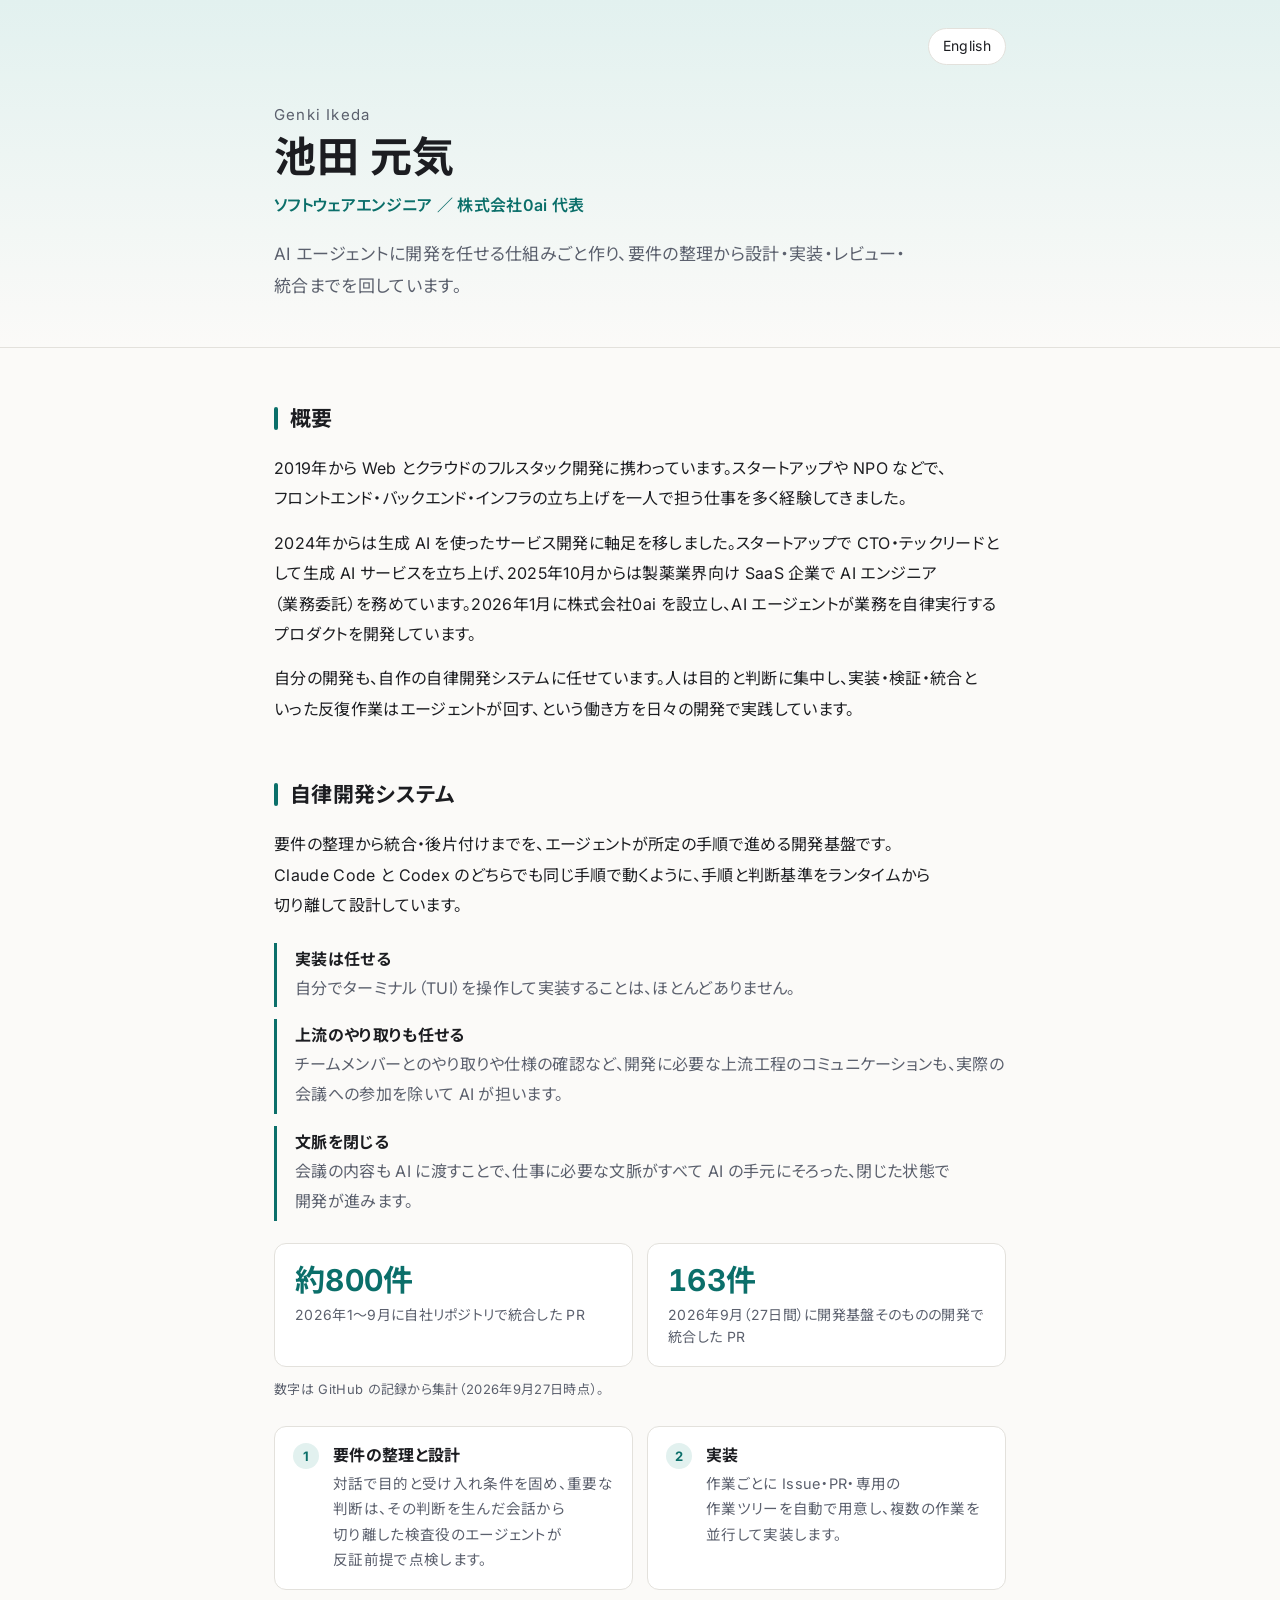
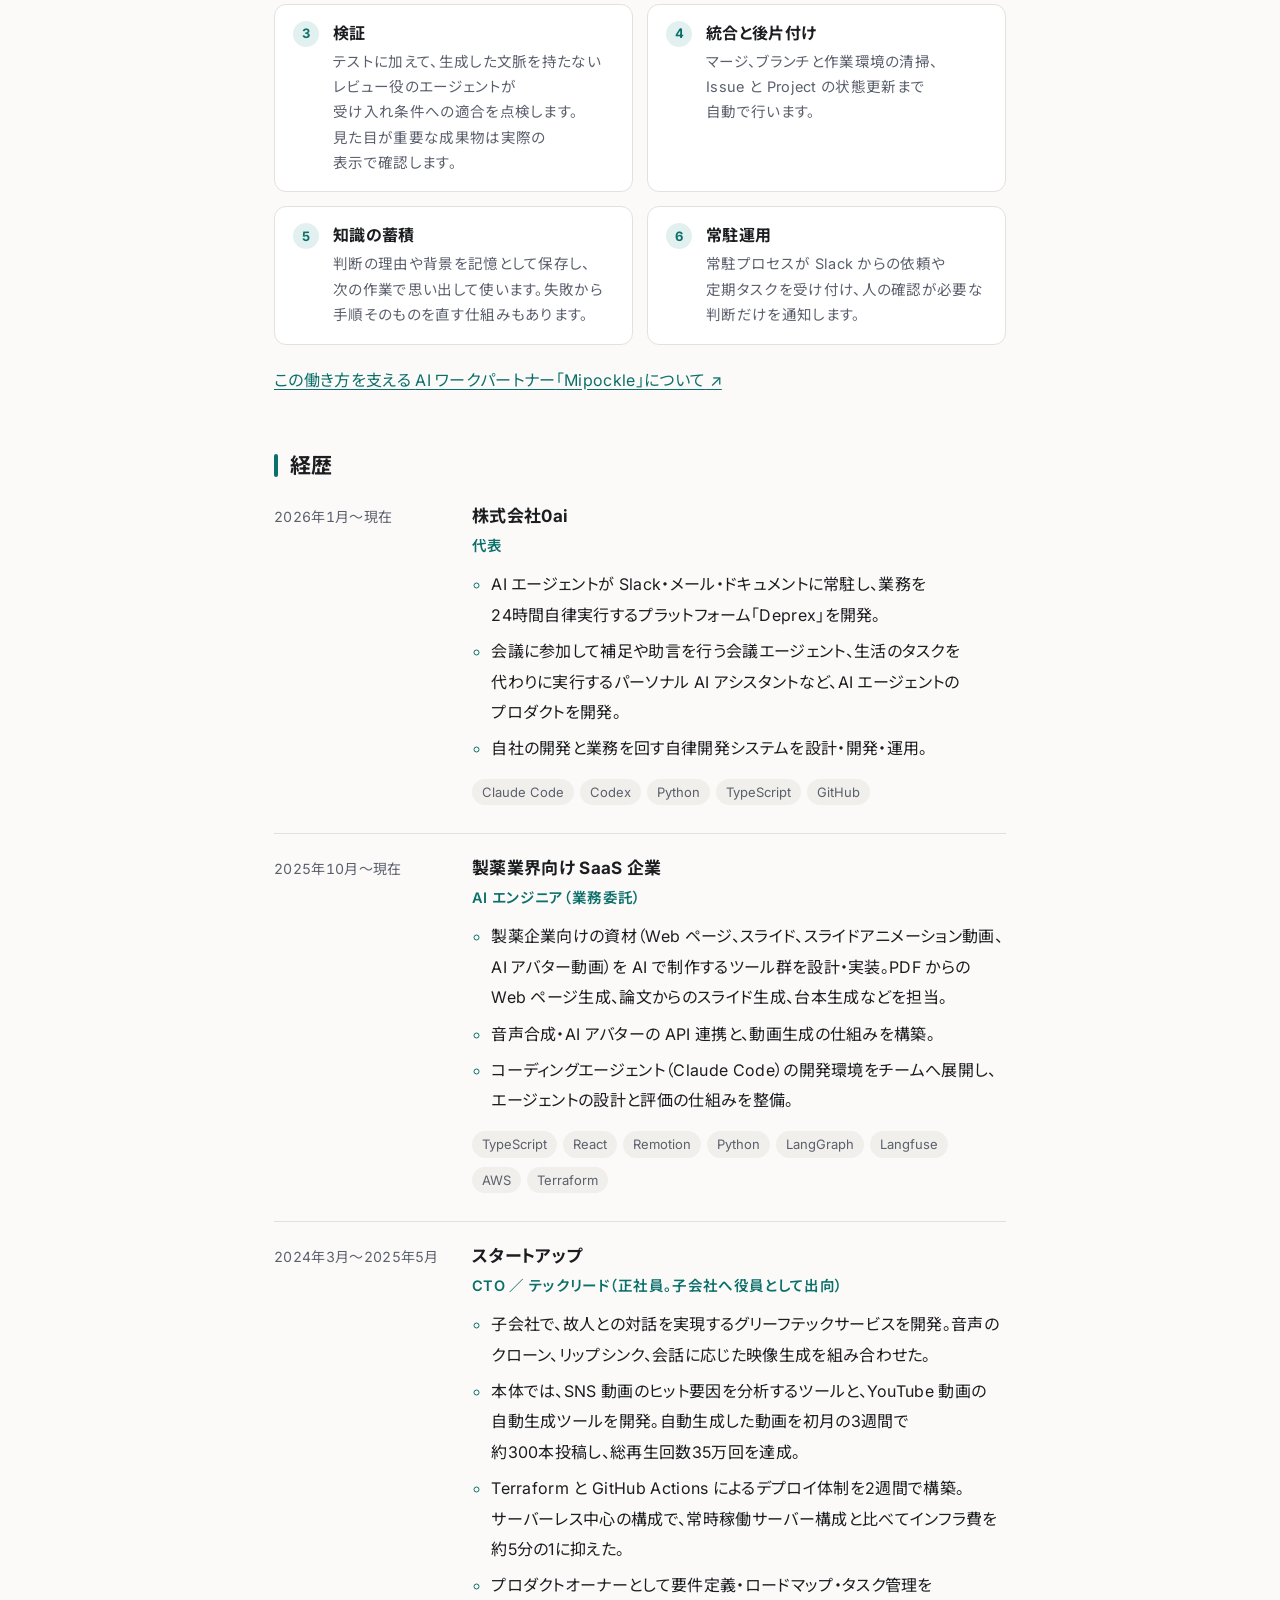
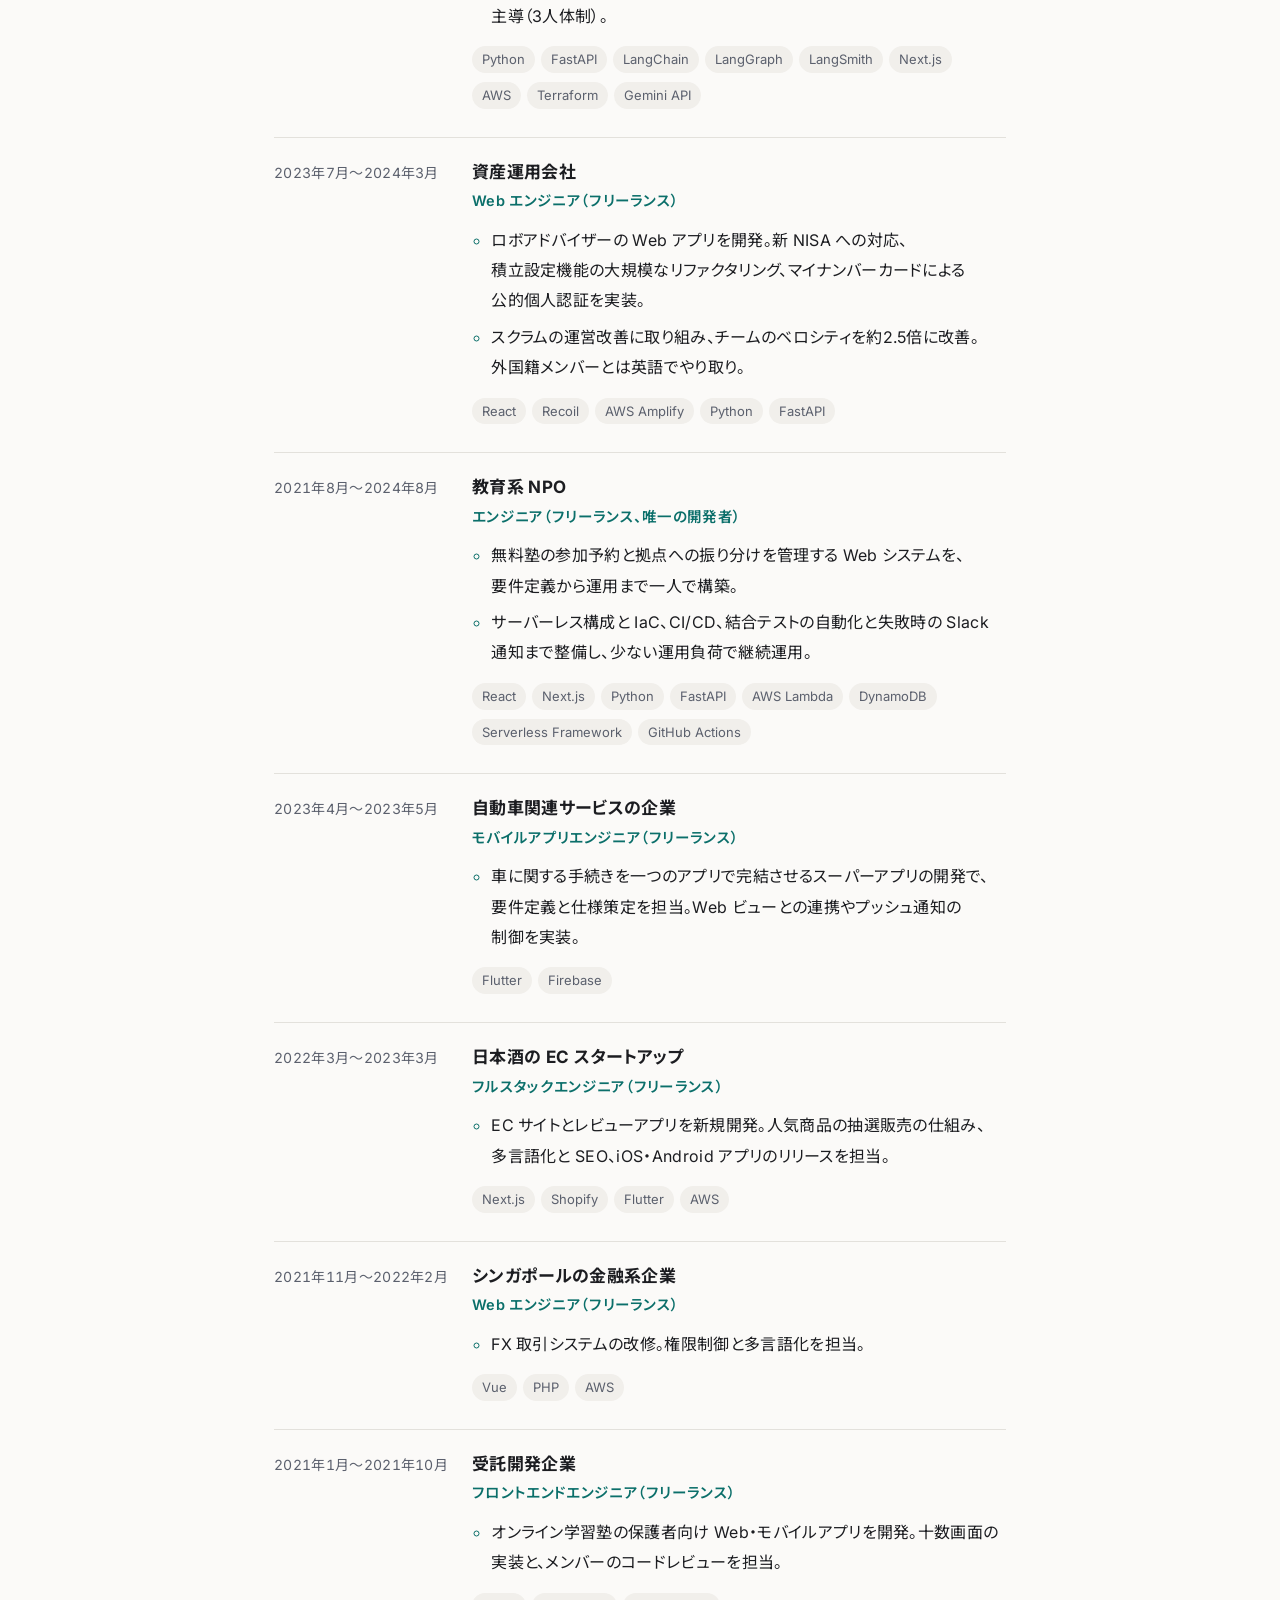
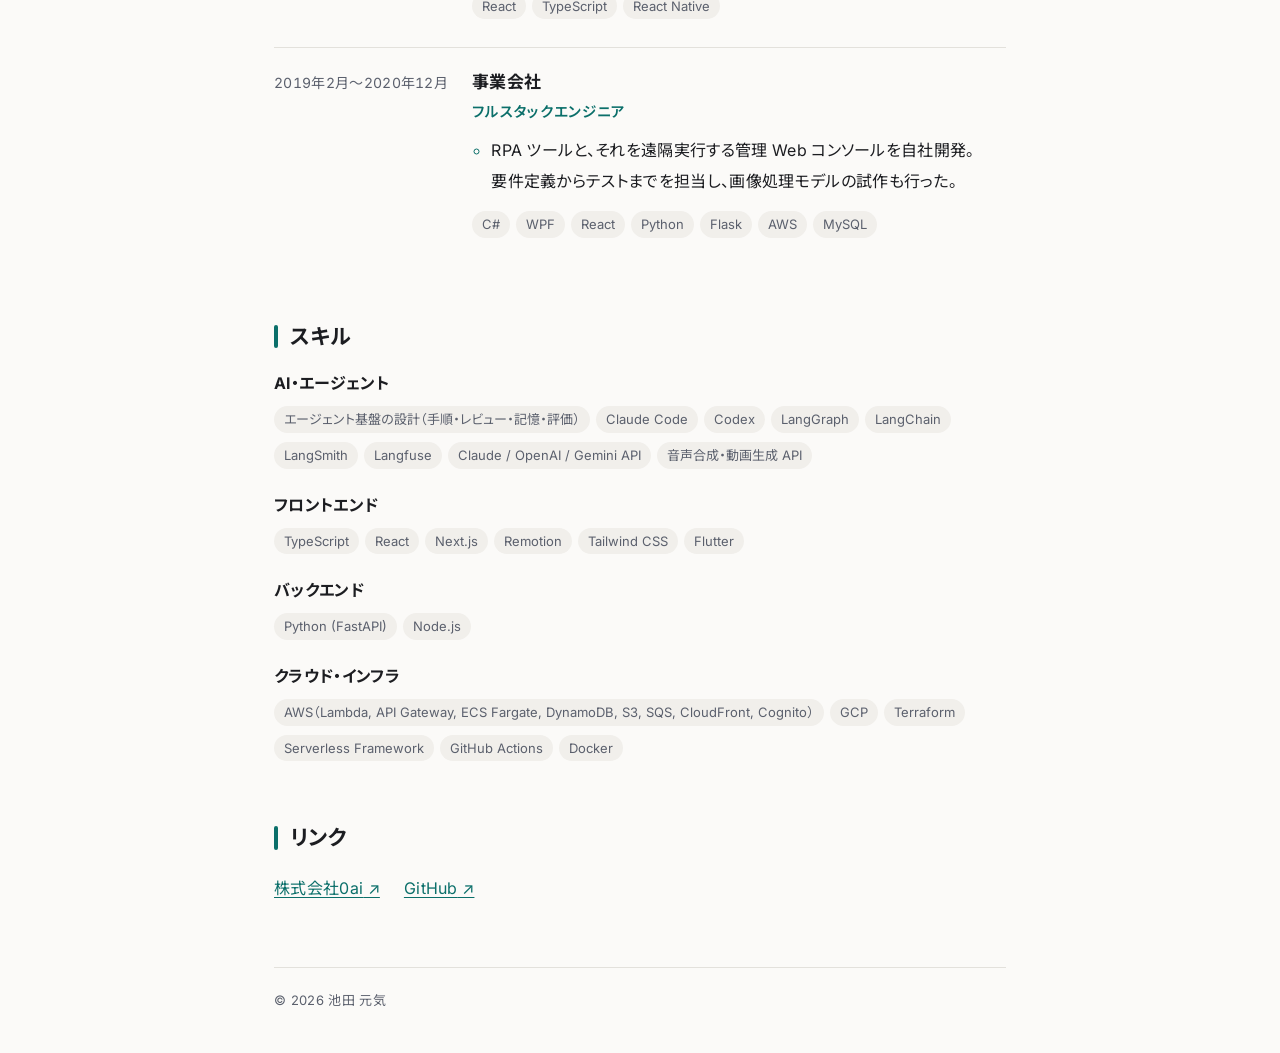
==== index.html @ 17bf09fb "Add profile site draft (not published)" ====
<!doctype html>
<html lang="ja" class="site">
  <head>
    <meta charset="utf-8">
    <meta name="viewport" content="width=device-width, initial-scale=1">
    <title>池田 元気 | ソフトウェアエンジニア</title>
    <meta name="description" content="自律開発システムで、要件の整理から実装・レビュー・統合までを回すソフトウェアエンジニア。株式会社0ai 代表。">
    <link rel="canonical" href="https://ig-freetech.github.io/">
    <link rel="alternate" hreflang="ja" href="https://ig-freetech.github.io/">
    <link rel="alternate" hreflang="en" href="https://ig-freetech.github.io/en/">
    <meta property="og:type" content="profile">
    <meta property="og:title" content="池田 元気 | ソフトウェアエンジニア">
    <meta property="og:description" content="自律開発システムで、要件の整理から実装・レビュー・統合までを回すソフトウェアエンジニア。株式会社0ai 代表。">
    <meta property="og:url" content="https://ig-freetech.github.io/">
    <meta name="twitter:card" content="summary">
    <link rel="preconnect" href="https://fonts.googleapis.com">
    <link rel="preconnect" href="https://fonts.gstatic.com" crossorigin>
    <link rel="stylesheet" href="https://fonts.googleapis.com/css2?family=Inter:wght@400;600;700&family=Noto+Sans+JP:wght@400;500;700&display=swap">
    <link rel="stylesheet" href="/assets/style.css">
  </head>
  <body>
    <header class="hero">
      <div class="container">
        <nav class="topbar" aria-label="Language"><a class="lang-switch" href="/en/" hreflang="en" lang="en">English</a></nav>
        <p class="name-sub" lang="en">Genki Ikeda</p>
        <h1 class="name">池田 元気</h1>
        <p class="role">ソフトウェアエンジニア ／ 株式会社0ai 代表</p>
        <p class="tagline"><span class="nowrap">AI エージェント</span>に開発を任せる仕組みごと作り、要件の整理から設計・実装・レビュー・統合までを回しています。</p>
      </div>
    </header>
    <main class="container">
      <section aria-labelledby="about">
        <h2 id="about">概要</h2>
        <p>2019年から <span class="nowrap">Web と</span>クラウドのフルスタック開発に携わっています。スタートアップや <span class="nowrap">NPO などで</span>、フロントエンド・バックエンド・インフラの立ち上げを一人で担う仕事を多く経験してきました。</p>
        <p>2024年からは生成 <span class="nowrap">AI を</span>使ったサービス開発に軸足を移しました。スタートアップで CTO・テックリードとして生成 <span class="nowrap">AI サービス</span>を立ち上げ、<span class="nowrap">2025年10月</span>からは製薬業界向け SaaS 企業で <span class="nowrap">AI エンジニア</span>（業務委託）を務めています。<span class="nowrap">2026年1月</span>に株式会社<span class="nowrap">0ai を</span>設立し、<span class="nowrap">AI エージェント</span>が業務を自律実行するプロダクトを開発しています。</p>
        <p>自分の開発も、自作の自律開発システムに任せています。人は目的と判断に集中し、実装・検証・統合といった反復作業はエージェントが回す、という働き方を日々の開発で実践しています。</p>
      </section>
      <section aria-labelledby="system">
        <h2 id="system">自律開発システム</h2>
        <p class="lead">要件の整理から統合・後片付けまでを、エージェントが所定の手順で進める開発基盤です。Claude <span class="nowrap">Code と</span> <span class="nowrap">Codex のどちらでも</span>同じ手順で動くように、手順と判断基準をランタイムから切り離して設計しています。</p>
        <ul class="highlights">
          <li>
            <h3>実装は任せる</h3>
            <p>自分でターミナル（TUI）を操作して実装することは、ほとんどありません。</p>
          </li>
          <li>
            <h3>上流のやり取りも任せる</h3>
            <p>チームメンバーとのやり取りや仕様の確認など、開発に必要な上流工程のコミュニケーションも、実際の会議への参加を除いて <span class="nowrap">AI が</span>担います。</p>
          </li>
          <li>
            <h3>文脈を閉じる</h3>
            <p>会議の内容も <span class="nowrap">AI に</span>渡すことで、仕事に必要な文脈がすべて <span class="nowrap">AI の</span>手元にそろった、閉じた状態で開発が進みます。</p>
          </li>
        </ul>
        <div class="stats">
          <div class="stat">
            <p class="stat-value">約800件</p>
            <p class="stat-label"><span class="nowrap">2026年1〜9月</span>に自社リポジトリで統合した PR</p>
          </div>
          <div class="stat">
            <p class="stat-value">163件</p>
            <p class="stat-label"><span class="nowrap">2026年9月</span>（<span class="nowrap">27日間</span>）に開発基盤そのものの開発で統合した PR</p>
          </div>
        </div>
        <p class="note">数字は <span class="nowrap">GitHub の</span>記録から集計（<span class="nowrap">2026年9月27日</span>時点）。</p>
        <ol class="steps">
          <li class="step">
            <h3>要件の整理と設計</h3>
            <p>対話で目的と受け入れ条件を固め、重要な判断は、その判断を生んだ会話から切り離した検査役のエージェントが反証前提で点検します。</p>
          </li>
          <li class="step">
            <h3>実装</h3>
            <p>作業ごとに Issue・PR・専用の作業ツリーを自動で用意し、複数の作業を並行して実装します。</p>
          </li>
          <li class="step">
            <h3>検証</h3>
            <p>テストに加えて、生成した文脈を持たないレビュー役のエージェントが受け入れ条件への適合を点検します。見た目が重要な成果物は実際の表示で確認します。</p>
          </li>
          <li class="step">
            <h3>統合と後片付け</h3>
            <p>マージ、ブランチと作業環境の清掃、<span class="nowrap">Issue と</span> <span class="nowrap">Project の</span>状態更新まで自動で行います。</p>
          </li>
          <li class="step">
            <h3>知識の蓄積</h3>
            <p>判断の理由や背景を記憶として保存し、次の作業で思い出して使います。失敗から手順そのものを直す仕組みもあります。</p>
          </li>
          <li class="step">
            <h3>常駐運用</h3>
            <p>常駐プロセスが <span class="nowrap">Slack からの</span>依頼や定期タスクを受け付け、人の確認が必要な判断だけを通知します。</p>
          </li>
        </ol>
        <p class="more"><a href="https://0ai-inc.com/mipockle/">この働き方を支える <span class="nowrap">AI ワークパートナー</span>「Mipockle」について</a></p>
      </section>
      <section aria-labelledby="experience">
        <h2 id="experience">経歴</h2>
        <ol class="jobs">
        <li class="job">
          <p class="job-period">2026年1月〜現在</p>
          <div class="job-body">
            <h3 class="job-org">株式会社0ai</h3>
            <p class="job-position">代表</p>
            <ul class="job-points"><li><span class="nowrap">AI エージェント</span>が Slack・メール・ドキュメントに常駐し、業務を24時間自律実行するプラットフォーム「Deprex」を開発。</li><li>会議に参加して補足や助言を行う会議エージェント、生活のタスクを代わりに実行するパーソナル <span class="nowrap">AI アシスタント</span>など、<span class="nowrap">AI エージェント</span>のプロダクトを開発。</li><li>自社の開発と業務を回す自律開発システムを設計・開発・運用。</li></ul>
            <p class="job-tech"><span class="visually-hidden">技術: </span><span class="tag">Claude Code</span><span class="tag">Codex</span><span class="tag">Python</span><span class="tag">TypeScript</span><span class="tag">GitHub</span></p>
          </div>
        </li>
        <li class="job">
          <p class="job-period">2025年10月〜現在</p>
          <div class="job-body">
            <h3 class="job-org">製薬業界向け SaaS 企業</h3>
            <p class="job-position"><span class="nowrap">AI エンジニア</span>（業務委託）</p>
            <ul class="job-points"><li>製薬企業向けの資材（Web ページ、スライド、スライドアニメーション動画、<span class="nowrap">AI アバター</span>動画）を <span class="nowrap">AI で</span>制作するツール群を設計・実装。<span class="nowrap">PDF からの</span> Web ページ生成、論文からのスライド生成、台本生成などを担当。</li><li>音声合成・<span class="nowrap">AI アバター</span>の API 連携と、動画生成の仕組みを構築。</li><li>コーディングエージェント（Claude Code）の開発環境をチームへ展開し、エージェントの設計と評価の仕組みを整備。</li></ul>
            <p class="job-tech"><span class="visually-hidden">技術: </span><span class="tag">TypeScript</span><span class="tag">React</span><span class="tag">Remotion</span><span class="tag">Python</span><span class="tag">LangGraph</span><span class="tag">Langfuse</span><span class="tag">AWS</span><span class="tag">Terraform</span></p>
          </div>
        </li>
        <li class="job">
          <p class="job-period">2024年3月〜2025年5月</p>
          <div class="job-body">
            <h3 class="job-org">スタートアップ</h3>
            <p class="job-position">CTO ／ テックリード（正社員。子会社へ役員として出向）</p>
            <ul class="job-points"><li>子会社で、故人との対話を実現するグリーフテックサービスを開発。音声のクローン、リップシンク、会話に応じた映像生成を組み合わせた。</li><li>本体では、SNS 動画のヒット要因を分析するツールと、YouTube 動画の自動生成ツールを開発。自動生成した動画を初月の<span class="nowrap">3週間</span>で<span class="nowrap">約300本</span>投稿し、総再生回数<span class="nowrap">35万回</span>を達成。</li><li><span class="nowrap">Terraform と</span> GitHub <span class="nowrap">Actions による</span>デプロイ体制を<span class="nowrap">2週間</span>で構築。サーバーレス中心の構成で、常時稼働サーバー構成と比べてインフラ費を<span class="nowrap">約5分の1</span>に抑えた。</li><li>プロダクトオーナーとして要件定義・ロードマップ・タスク管理を主導（3人体制）。</li></ul>
            <p class="job-tech"><span class="visually-hidden">技術: </span><span class="tag">Python</span><span class="tag">FastAPI</span><span class="tag">LangChain</span><span class="tag">LangGraph</span><span class="tag">LangSmith</span><span class="tag">Next.js</span><span class="tag">AWS</span><span class="tag">Terraform</span><span class="tag">Gemini API</span></p>
          </div>
        </li>
        <li class="job">
          <p class="job-period">2023年7月〜2024年3月</p>
          <div class="job-body">
            <h3 class="job-org">資産運用会社</h3>
            <p class="job-position">Web エンジニア（フリーランス）</p>
            <ul class="job-points"><li>ロボアドバイザーの Web アプリを開発。<span class="nowrap">新 NISA</span> への対応、積立設定機能の大規模なリファクタリング、マイナンバーカードによる公的個人認証を実装。</li><li>スクラムの運営改善に取り組み、チームのベロシティを<span class="nowrap">約2.5倍</span>に改善。外国籍メンバーとは英語でやり取り。</li></ul>
            <p class="job-tech"><span class="visually-hidden">技術: </span><span class="tag">React</span><span class="tag">Recoil</span><span class="tag">AWS Amplify</span><span class="tag">Python</span><span class="tag">FastAPI</span></p>
          </div>
        </li>
        <li class="job">
          <p class="job-period">2021年8月〜2024年8月</p>
          <div class="job-body">
            <h3 class="job-org">教育系 NPO</h3>
            <p class="job-position">エンジニア（フリーランス、唯一の開発者）</p>
            <ul class="job-points"><li>無料塾の参加予約と拠点への振り分けを管理する Web システムを、要件定義から運用まで一人で構築。</li><li>サーバーレス構成と IaC、CI/CD、結合テストの自動化と失敗時の Slack 通知まで整備し、少ない運用負荷で継続運用。</li></ul>
            <p class="job-tech"><span class="visually-hidden">技術: </span><span class="tag">React</span><span class="tag">Next.js</span><span class="tag">Python</span><span class="tag">FastAPI</span><span class="tag">AWS Lambda</span><span class="tag">DynamoDB</span><span class="tag">Serverless Framework</span><span class="tag">GitHub Actions</span></p>
          </div>
        </li>
        <li class="job">
          <p class="job-period">2023年4月〜2023年5月</p>
          <div class="job-body">
            <h3 class="job-org">自動車関連サービスの企業</h3>
            <p class="job-position">モバイルアプリエンジニア（フリーランス）</p>
            <ul class="job-points"><li>車に関する手続きを一つのアプリで完結させるスーパーアプリの開発で、要件定義と仕様策定を担当。Web ビューとの連携やプッシュ通知の制御を実装。</li></ul>
            <p class="job-tech"><span class="visually-hidden">技術: </span><span class="tag">Flutter</span><span class="tag">Firebase</span></p>
          </div>
        </li>
        <li class="job">
          <p class="job-period">2022年3月〜2023年3月</p>
          <div class="job-body">
            <h3 class="job-org">日本酒の EC スタートアップ</h3>
            <p class="job-position">フルスタックエンジニア（フリーランス）</p>
            <ul class="job-points"><li>EC サイトとレビューアプリを新規開発。人気商品の抽選販売の仕組み、多言語化と SEO、iOS・Android アプリのリリースを担当。</li></ul>
            <p class="job-tech"><span class="visually-hidden">技術: </span><span class="tag">Next.js</span><span class="tag">Shopify</span><span class="tag">Flutter</span><span class="tag">AWS</span></p>
          </div>
        </li>
        <li class="job">
          <p class="job-period">2021年11月〜2022年2月</p>
          <div class="job-body">
            <h3 class="job-org">シンガポールの金融系企業</h3>
            <p class="job-position">Web エンジニア（フリーランス）</p>
            <ul class="job-points"><li>FX 取引システムの改修。権限制御と多言語化を担当。</li></ul>
            <p class="job-tech"><span class="visually-hidden">技術: </span><span class="tag">Vue</span><span class="tag">PHP</span><span class="tag">AWS</span></p>
          </div>
        </li>
        <li class="job">
          <p class="job-period">2021年1月〜2021年10月</p>
          <div class="job-body">
            <h3 class="job-org">受託開発企業</h3>
            <p class="job-position">フロントエンドエンジニア（フリーランス）</p>
            <ul class="job-points"><li>オンライン学習塾の保護者向け Web・モバイルアプリを開発。十数画面の実装と、メンバーのコードレビューを担当。</li></ul>
            <p class="job-tech"><span class="visually-hidden">技術: </span><span class="tag">React</span><span class="tag">TypeScript</span><span class="tag">React Native</span></p>
          </div>
        </li>
        <li class="job">
          <p class="job-period">2019年2月〜2020年12月</p>
          <div class="job-body">
            <h3 class="job-org">事業会社</h3>
            <p class="job-position">フルスタックエンジニア</p>
            <ul class="job-points"><li>RPA ツールと、それを遠隔実行する管理 Web コンソールを自社開発。要件定義からテストまでを担当し、画像処理モデルの試作も行った。</li></ul>
            <p class="job-tech"><span class="visually-hidden">技術: </span><span class="tag">C#</span><span class="tag">WPF</span><span class="tag">React</span><span class="tag">Python</span><span class="tag">Flask</span><span class="tag">AWS</span><span class="tag">MySQL</span></p>
          </div>
        </li>
        </ol>
      </section>
      <section aria-labelledby="skills">
        <h2 id="skills">スキル</h2>
        <div class="skills">
        <div class="skill-group">
          <h3>AI・エージェント</h3>
          <p><span class="tag">エージェント基盤の設計（手順・レビュー・記憶・評価）</span><span class="tag">Claude Code</span><span class="tag">Codex</span><span class="tag">LangGraph</span><span class="tag">LangChain</span><span class="tag">LangSmith</span><span class="tag">Langfuse</span><span class="tag">Claude / OpenAI / Gemini API</span><span class="tag">音声合成・動画生成 API</span></p>
        </div>
        <div class="skill-group">
          <h3>フロントエンド</h3>
          <p><span class="tag">TypeScript</span><span class="tag">React</span><span class="tag">Next.js</span><span class="tag">Remotion</span><span class="tag">Tailwind CSS</span><span class="tag">Flutter</span></p>
        </div>
        <div class="skill-group">
          <h3>バックエンド</h3>
          <p><span class="tag">Python (FastAPI)</span><span class="tag">Node.js</span></p>
        </div>
        <div class="skill-group">
          <h3>クラウド・インフラ</h3>
          <p><span class="tag">AWS（Lambda, API Gateway, ECS Fargate, DynamoDB, S3, SQS, CloudFront, Cognito）</span><span class="tag">GCP</span><span class="tag">Terraform</span><span class="tag">Serverless Framework</span><span class="tag">GitHub Actions</span><span class="tag">Docker</span></p>
        </div>
        </div>
      </section>
      <section aria-labelledby="links">
        <h2 id="links">リンク</h2>
        <ul class="links"><li><a href="https://0ai-inc.com">株式会社0ai</a></li><li><a href="https://github.com/ig-freetech">GitHub</a></li></ul>
      </section>
    </main>
    <footer class="container footer">
      <p>&copy; 2026 池田 元気</p>
    </footer>
  </body>
</html>
---- assets/style.css ----
:root {
  --bg: #fbfaf8;
  --surface: #ffffff;
  --text: #1c1d21;
  --muted: #5b606d;
  --border: #e3e1dc;
  --accent: #0b6f6a;
  --accent-soft: #e2f1ef;
  --tag-bg: #f1efeb;
  --font: "Inter", "Noto Sans JP", "Hiragino Sans", "Hiragino Kaku Gothic ProN", "Yu Gothic", system-ui, sans-serif;
  color-scheme: light;
}

@media (prefers-color-scheme: dark) {
  :root:not([data-theme="light"]) {
    --bg: #0f1115;
    --surface: #161920;
    --text: #e6e7ea;
    --muted: #a3a8b4;
    --border: #272b34;
    --accent: #5ccfc4;
    --accent-soft: #12302d;
    --tag-bg: #1d2029;
    color-scheme: dark;
  }
}

*,
*::before,
*::after {
  box-sizing: border-box;
}

html {
  -webkit-text-size-adjust: 100%;
  text-size-adjust: 100%;
}

body {
  margin: 0;
  background: var(--bg);
  color: var(--text);
  font-family: var(--font);
  font-size: 16px;
  line-height: 1.75;
  font-feature-settings: "palt" 1;
}

html[lang="ja"] body {
  line-height: 1.9;
  letter-spacing: 0.02em;
  word-break: auto-phrase;
}

h1,
h2,
h3,
p,
li {
  text-wrap: pretty;
}

a {
  color: var(--accent);
  text-underline-offset: 3px;
}

a:focus-visible {
  outline: 2px solid var(--accent);
  outline-offset: 3px;
  border-radius: 4px;
}

.container {
  max-width: 780px;
  margin: 0 auto;
  padding: 0 24px;
}

.visually-hidden {
  position: absolute;
  width: 1px;
  height: 1px;
  overflow: hidden;
  clip: rect(0 0 0 0);
  white-space: nowrap;
}

/* Hero */
.hero {
  padding: 28px 0 44px;
  border-bottom: 1px solid var(--border);
  background: linear-gradient(180deg, var(--accent-soft) 0%, transparent 100%);
}

.topbar {
  display: flex;
  justify-content: flex-end;
  min-height: 36px;
  margin-bottom: 36px;
}

.lang-switch {
  display: inline-flex;
  align-items: center;
  padding: 4px 14px;
  border: 1px solid var(--border);
  border-radius: 999px;
  background: var(--surface);
  color: var(--text);
  font-size: 14px;
  text-decoration: none;
}

.lang-switch:hover {
  border-color: var(--accent);
  color: var(--accent);
}

.name-sub {
  margin: 0;
  color: var(--muted);
  font-size: 15px;
  letter-spacing: 0.08em;
}

.name {
  margin: 2px 0 6px;
  font-size: 42px;
  line-height: 1.25;
  letter-spacing: 0.02em;
}

.role {
  margin: 0 0 18px;
  color: var(--accent);
  font-weight: 600;
}

.tagline {
  max-width: 40em;
  margin: 0;
  color: var(--muted);
  font-size: 17px;
}

.contact {
  display: flex;
  flex-wrap: wrap;
  gap: 4px 18px;
  margin: 16px 0 0;
  padding: 0;
  list-style: none;
  color: var(--muted);
  font-size: 14px;
}

/* Sections */
main section {
  margin-top: 56px;
}

h2 {
  display: flex;
  align-items: flex-start;
  gap: 12px;
  margin: 0 0 20px;
  font-size: 21px;
  line-height: 1.4;
  text-wrap: balance;
}

h2::before {
  content: "";
  flex: none;
  width: 4px;
  height: 1.1em;
  margin-top: 0.15em;
  border-radius: 2px;
  background: var(--accent);
}

h3 {
  margin: 0;
  font-size: 16px;
  line-height: 1.5;
}

main p {
  margin: 0 0 14px;
}

.lead {
  color: var(--text);
}

.note {
  margin-top: 12px;
  color: var(--muted);
  font-size: 13px;
}

/* Autonomous development system */
.highlights {
  display: grid;
  gap: 12px;
  margin: 22px 0 0;
  padding: 0;
  list-style: none;
}

.highlights li {
  padding: 4px 0 4px 18px;
  border-left: 3px solid var(--accent);
}

.highlights h3 {
  margin-bottom: 2px;
}

.highlights p {
  margin: 0;
  color: var(--muted);
}

.more {
  margin: 20px 0 0;
}

.more a::after {
  content: "\00a0\2197";
}

.stats {
  display: grid;
  grid-template-columns: repeat(2, minmax(0, 1fr));
  gap: 14px;
  margin: 22px 0 0;
}

.stats + .note {
  margin: 10px 0 24px;
}

.nowrap {
  white-space: nowrap;
}

.stat {
  padding: 18px 20px;
  border: 1px solid var(--border);
  border-radius: 12px;
  background: var(--surface);
}

.stat-value {
  margin: 0;
  color: var(--accent);
  font-size: 30px;
  font-weight: 700;
  line-height: 1.2;
  font-variant-numeric: tabular-nums;
}

.stat-label {
  margin: 6px 0 0;
  color: var(--muted);
  font-size: 14px;
  line-height: 1.6;
}

.steps {
  display: grid;
  grid-template-columns: repeat(2, minmax(0, 1fr));
  gap: 14px;
  margin: 0;
  padding: 0;
  list-style: none;
  counter-reset: step;
}

.step {
  position: relative;
  padding: 16px 18px 16px 58px;
  border: 1px solid var(--border);
  border-radius: 12px;
  background: var(--surface);
  counter-increment: step;
}

.step::before {
  content: counter(step);
  position: absolute;
  top: 16px;
  left: 18px;
  display: grid;
  place-items: center;
  width: 26px;
  height: 26px;
  border-radius: 50%;
  background: var(--accent-soft);
  color: var(--accent);
  font-size: 13px;
  font-weight: 700;
  letter-spacing: 0;
}

.step h3 {
  margin-bottom: 4px;
}

.step p {
  margin: 0;
  color: var(--muted);
  font-size: 14.5px;
  line-height: 1.75;
}

/* Experience */
.jobs {
  margin: 0;
  padding: 0;
  list-style: none;
}

.job {
  display: grid;
  grid-template-columns: 176px minmax(0, 1fr);
  gap: 6px 22px;
  padding: 22px 0;
  border-top: 1px solid var(--border);
}

.job:first-child {
  border-top: 0;
  padding-top: 4px;
}

.job-period {
  margin: 0;
  color: var(--muted);
  font-size: 14px;
  font-variant-numeric: tabular-nums;
  white-space: nowrap;
}

.job-org {
  font-size: 17px;
}

.job-position {
  margin: 2px 0 10px;
  color: var(--accent);
  font-size: 14.5px;
  font-weight: 600;
}

.job-points {
  margin: 0 0 12px;
  padding-left: 1.2em;
}

.job-points li {
  margin-bottom: 6px;
}

.job-points li::marker {
  color: var(--accent);
}

.job-tech {
  margin: 0;
}

.tag {
  display: inline-block;
  margin: 0 6px 6px 0;
  padding: 1px 10px;
  border-radius: 14px;
  background: var(--tag-bg);
  color: var(--muted);
  font-size: 13px;
  line-height: 1.9;
  letter-spacing: 0;
}

/* Skills */
.skills {
  display: grid;
  gap: 18px;
}

.skill-group h3 {
  margin-bottom: 8px;
}

.skill-group p {
  margin: 0;
}

/* Links */
.links {
  display: flex;
  flex-wrap: wrap;
  gap: 10px 24px;
  margin: 0;
  padding: 0;
  list-style: none;
}

.links a::after {
  content: "\00a0\2197";
}

.footer {
  margin-top: 64px;
  padding-bottom: 40px;
  color: var(--muted);
  font-size: 13px;
}

.footer p {
  margin: 0;
  padding-top: 20px;
  border-top: 1px solid var(--border);
}

@media (max-width: 640px) {
  .container {
    padding: 0 16px;
  }

  .hero {
    padding-bottom: 36px;
  }

  .topbar {
    margin-bottom: 24px;
  }

  .name {
    font-size: 34px;
  }

  .tagline {
    font-size: 16px;
  }

  main section {
    margin-top: 44px;
  }

  .stats,
  .steps {
    grid-template-columns: minmax(0, 1fr);
  }

  .job {
    grid-template-columns: minmax(0, 1fr);
    gap: 2px;
  }
}

/* Print: the resume PDF and printing the public page */
@page {
  size: A4;
  margin: 14mm 15mm;
}

@media print {
  :root {
    --bg: #ffffff;
    --surface: #ffffff;
    --text: #16171a;
    --muted: #4c515c;
    --border: #d9d7d2;
    --accent: #0b6f6a;
    --accent-soft: #eef6f5;
    --tag-bg: #f1efeb;
  }

  body {
    font-size: 10pt;
    line-height: 1.6;
  }

  html[lang="ja"] body {
    line-height: 1.7;
  }

  .container {
    max-width: none;
    padding: 0;
  }

  .hero {
    padding: 0 0 12px;
    background: none;
  }

  .topbar {
    display: none;
  }

  .name {
    font-size: 22pt;
  }

  .tagline {
    font-size: 10.5pt;
  }

  main section {
    margin-top: 18px;
  }

  h2 {
    margin-bottom: 10px;
    font-size: 13pt;
    break-after: avoid;
  }

  .stats {
    margin: 10px 0 0;
    gap: 8px;
  }

  .stats + .note {
    margin: 6px 0 12px;
  }

  .stat {
    padding: 8px 12px;
  }

  .stat-value {
    font-size: 16pt;
  }

  .steps {
    gap: 8px 18px;
  }

  .step {
    padding: 0 0 0 30px;
    border: 0;
    border-radius: 0;
    background: none;
    break-inside: avoid;
  }

  .step::before {
    top: 1px;
    left: 0;
    width: 20px;
    height: 20px;
  }

  .step p {
    font-size: 9pt;
  }

  .job {
    grid-template-columns: 27mm minmax(0, 1fr);
    gap: 4px 14px;
    padding: 10px 0;
    break-inside: avoid;
  }

  .job-period {
    white-space: normal;
    font-size: 9pt;
  }

  .tag {
    font-size: 8pt;
    padding: 0 7px;
  }

  .links a::after {
    content: " (" attr(href) ")";
    color: var(--muted);
  }

  .highlights {
    margin-top: 10px;
    gap: 6px;
  }

  .highlights li {
    padding: 2px 0 2px 12px;
    break-inside: avoid;
  }

  .more a::after {
    content: " (" attr(href) ")";
    color: var(--muted);
  }

  .footer {
    display: none;
  }
}
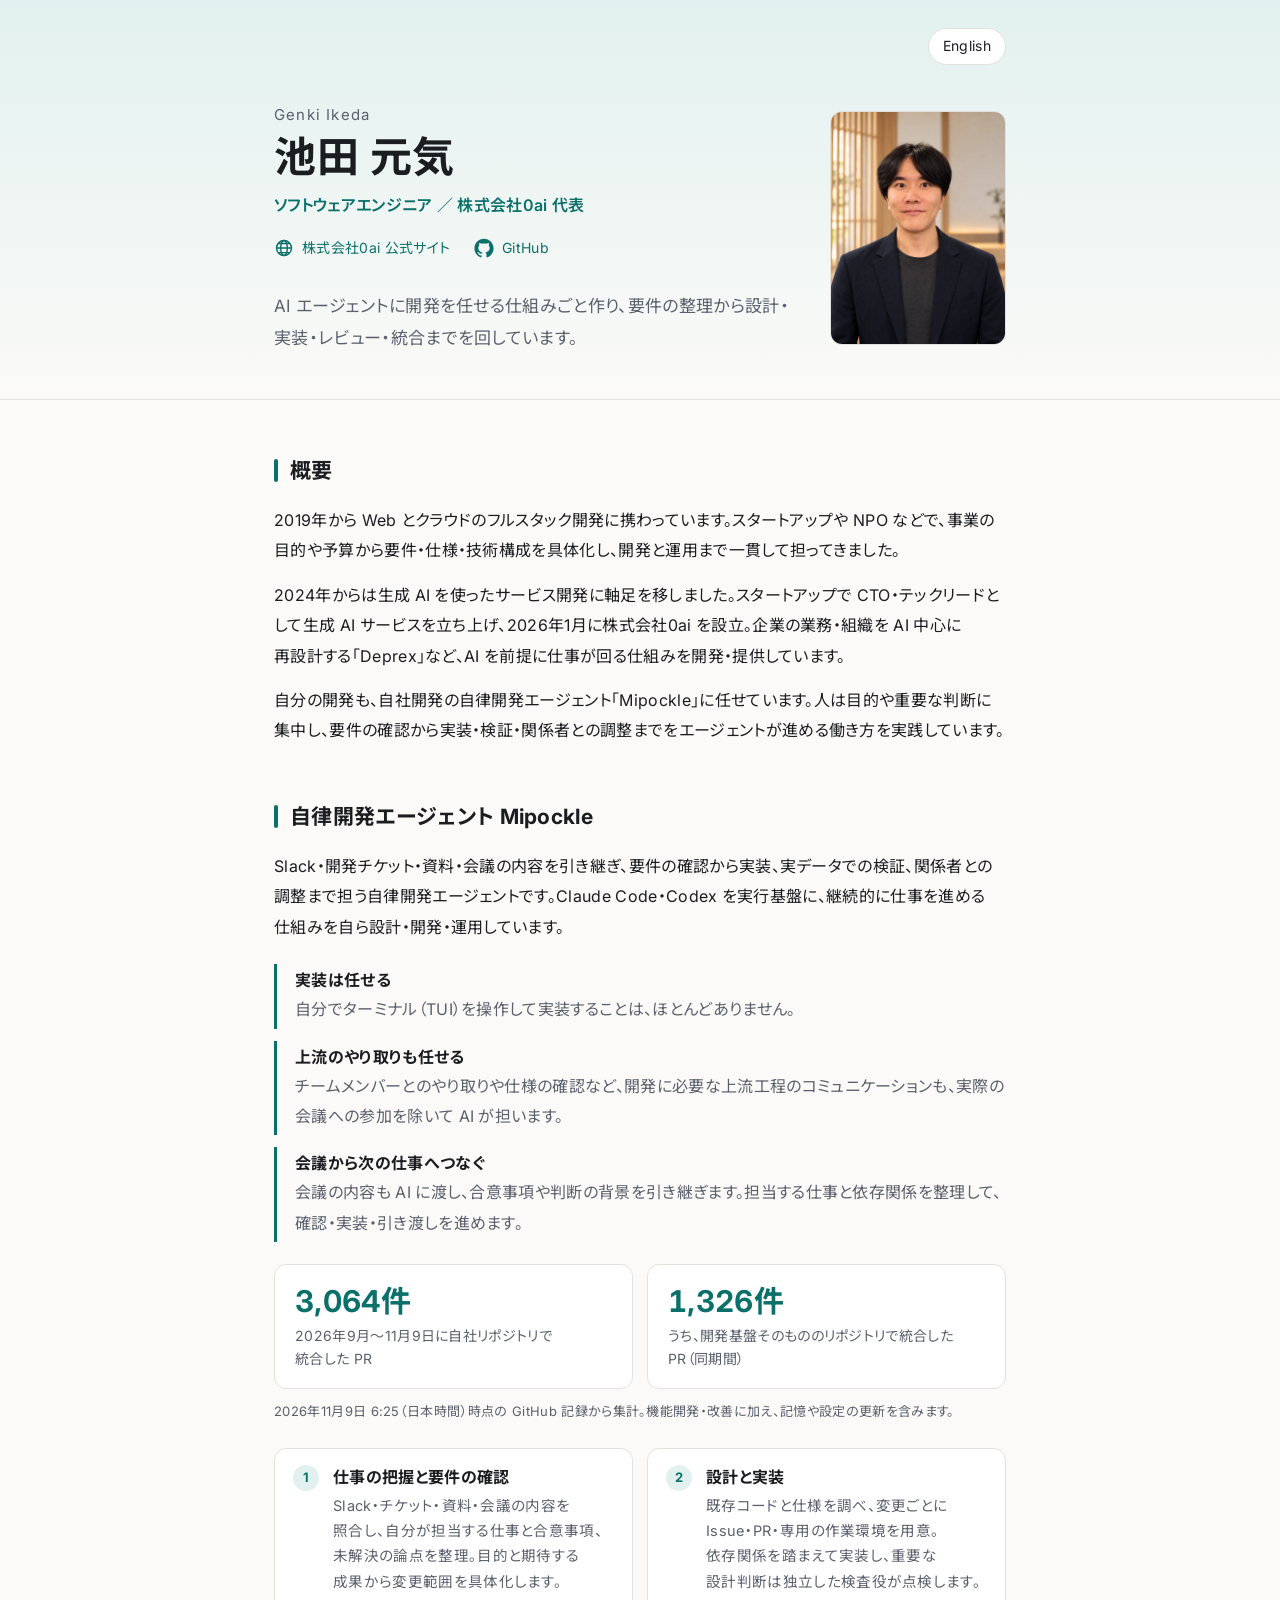
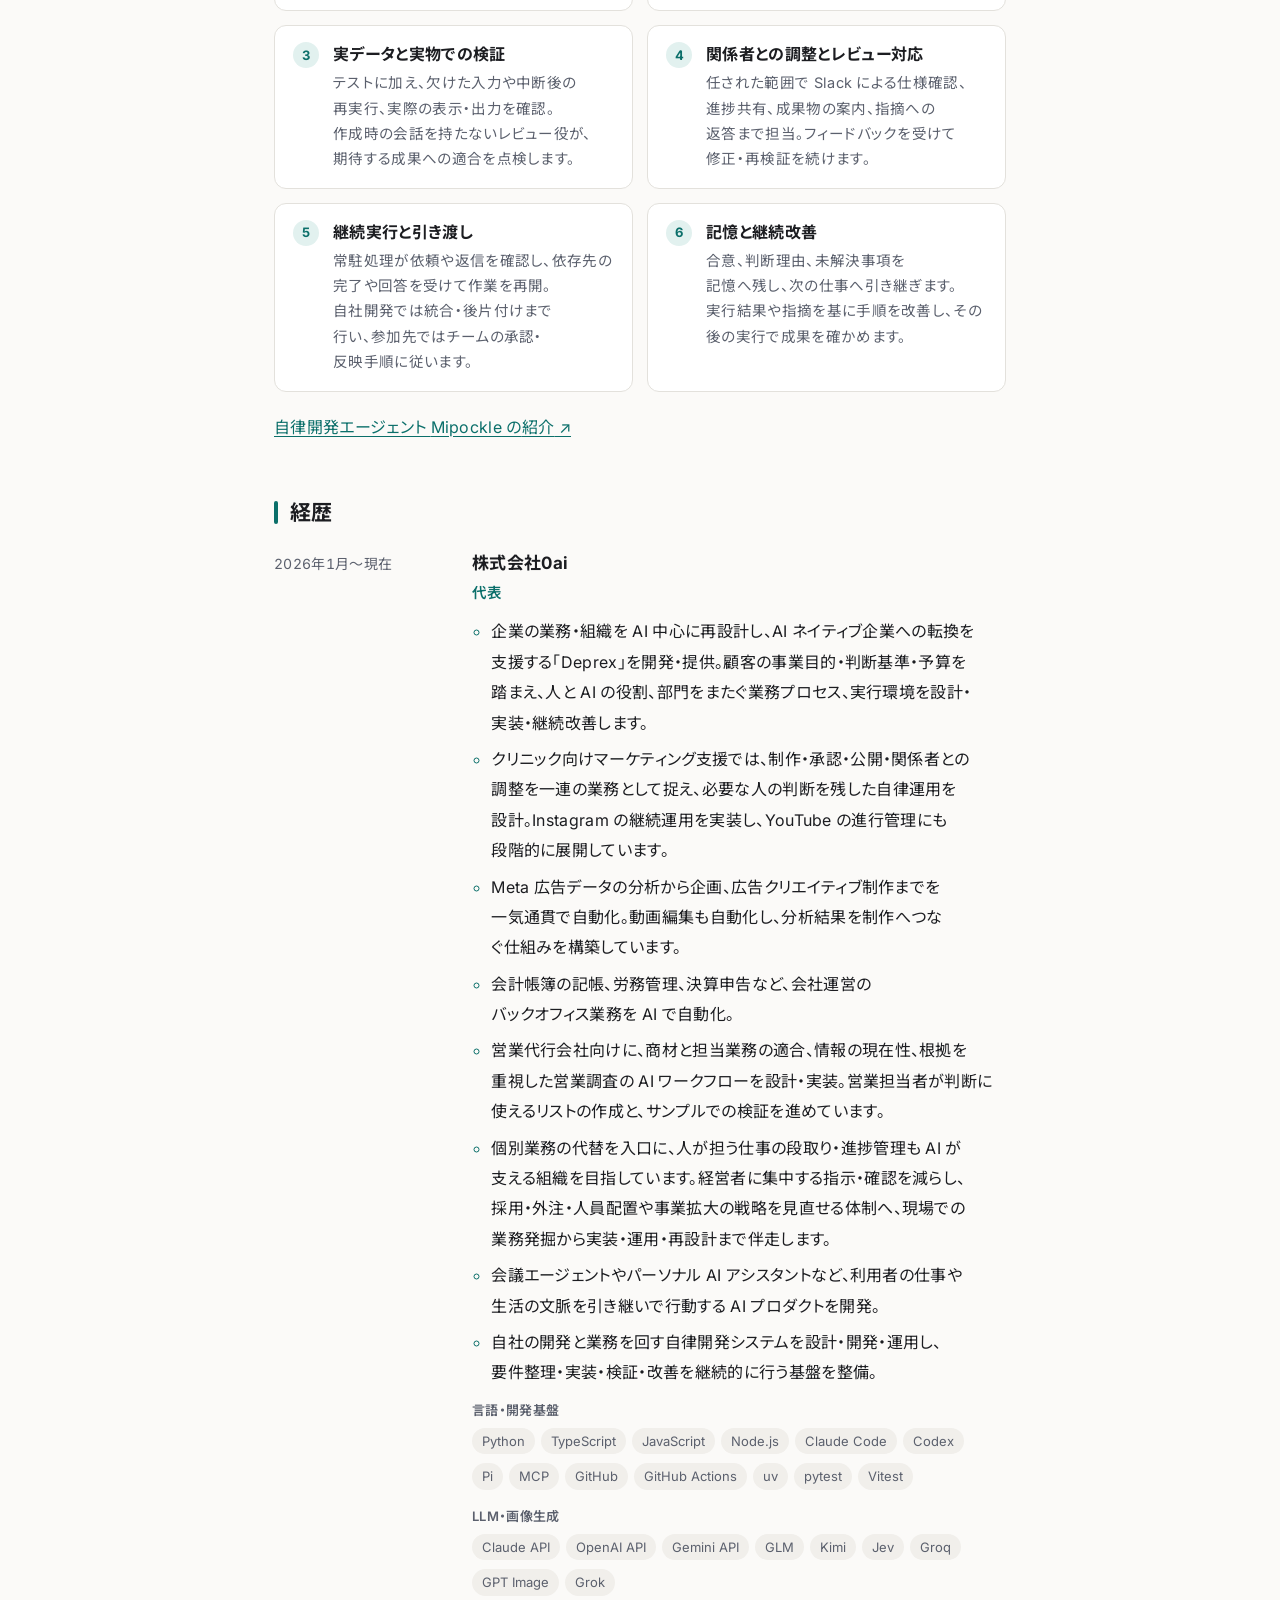
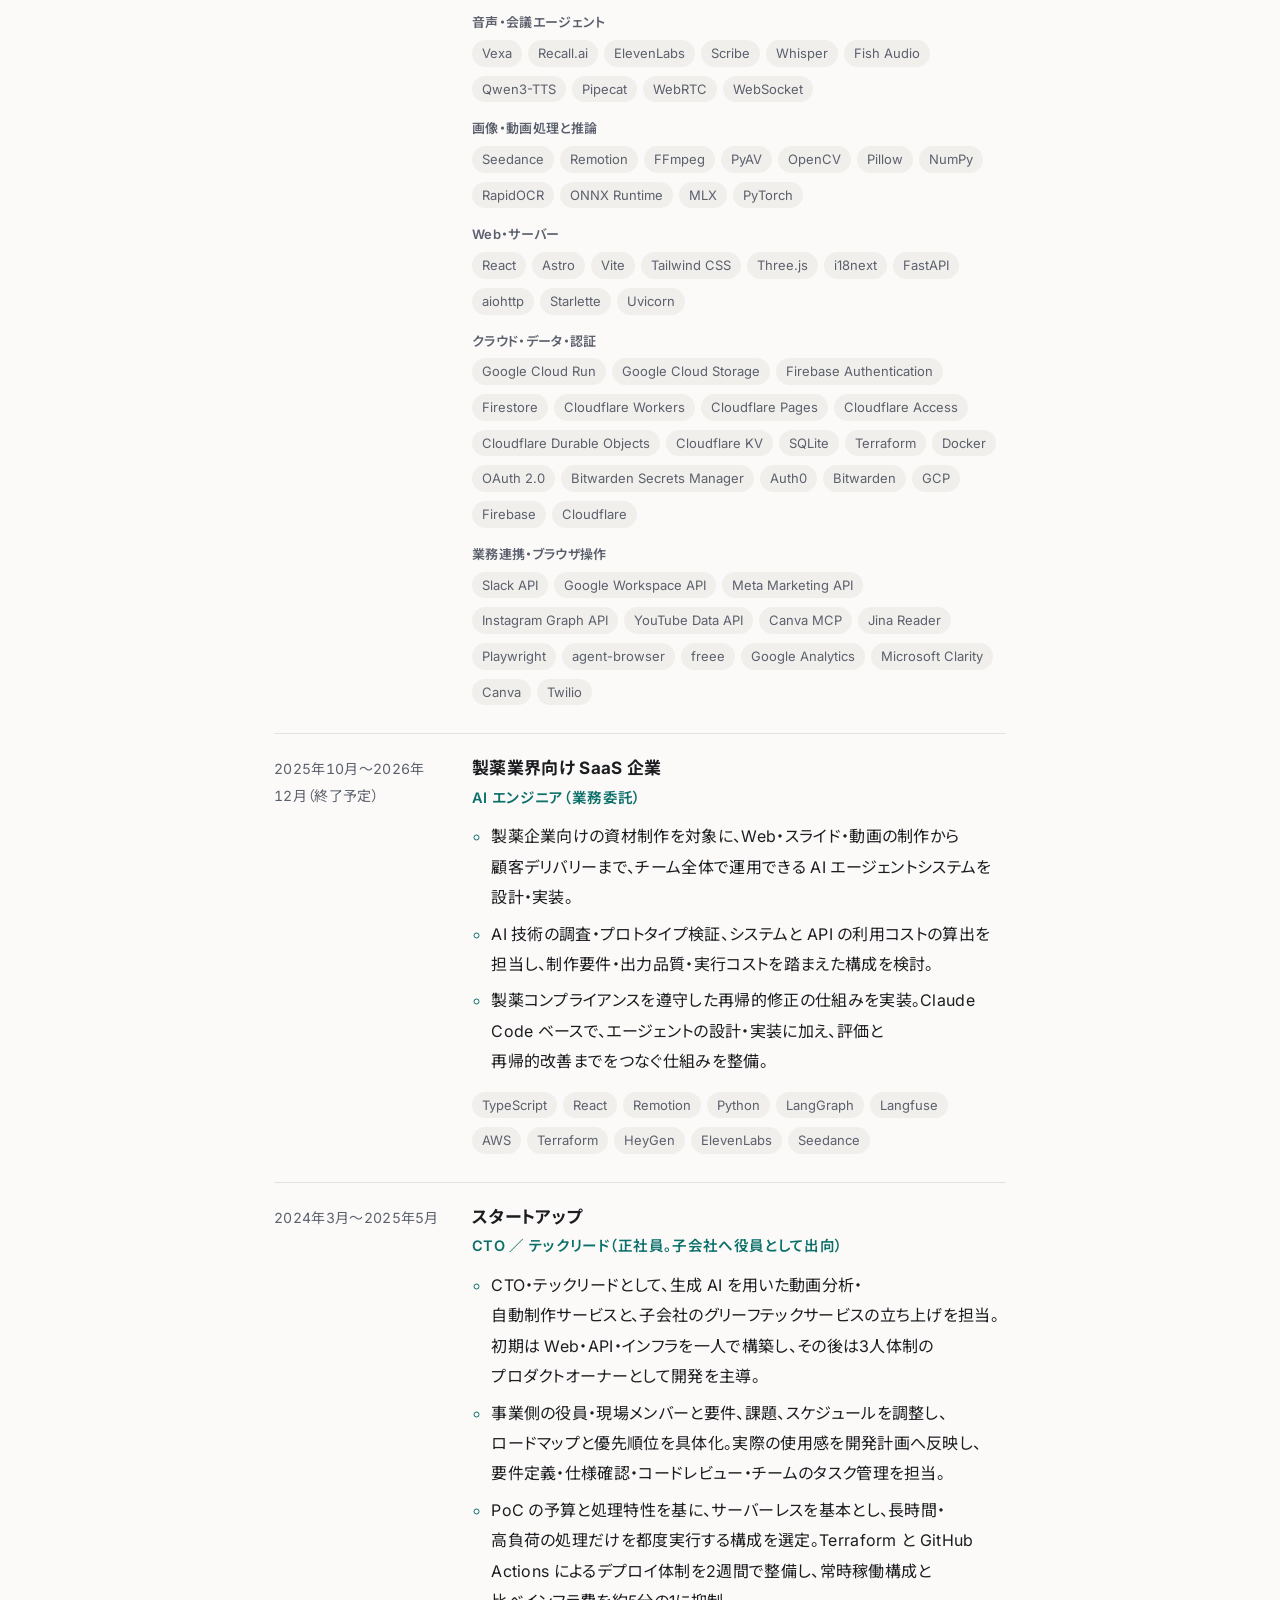
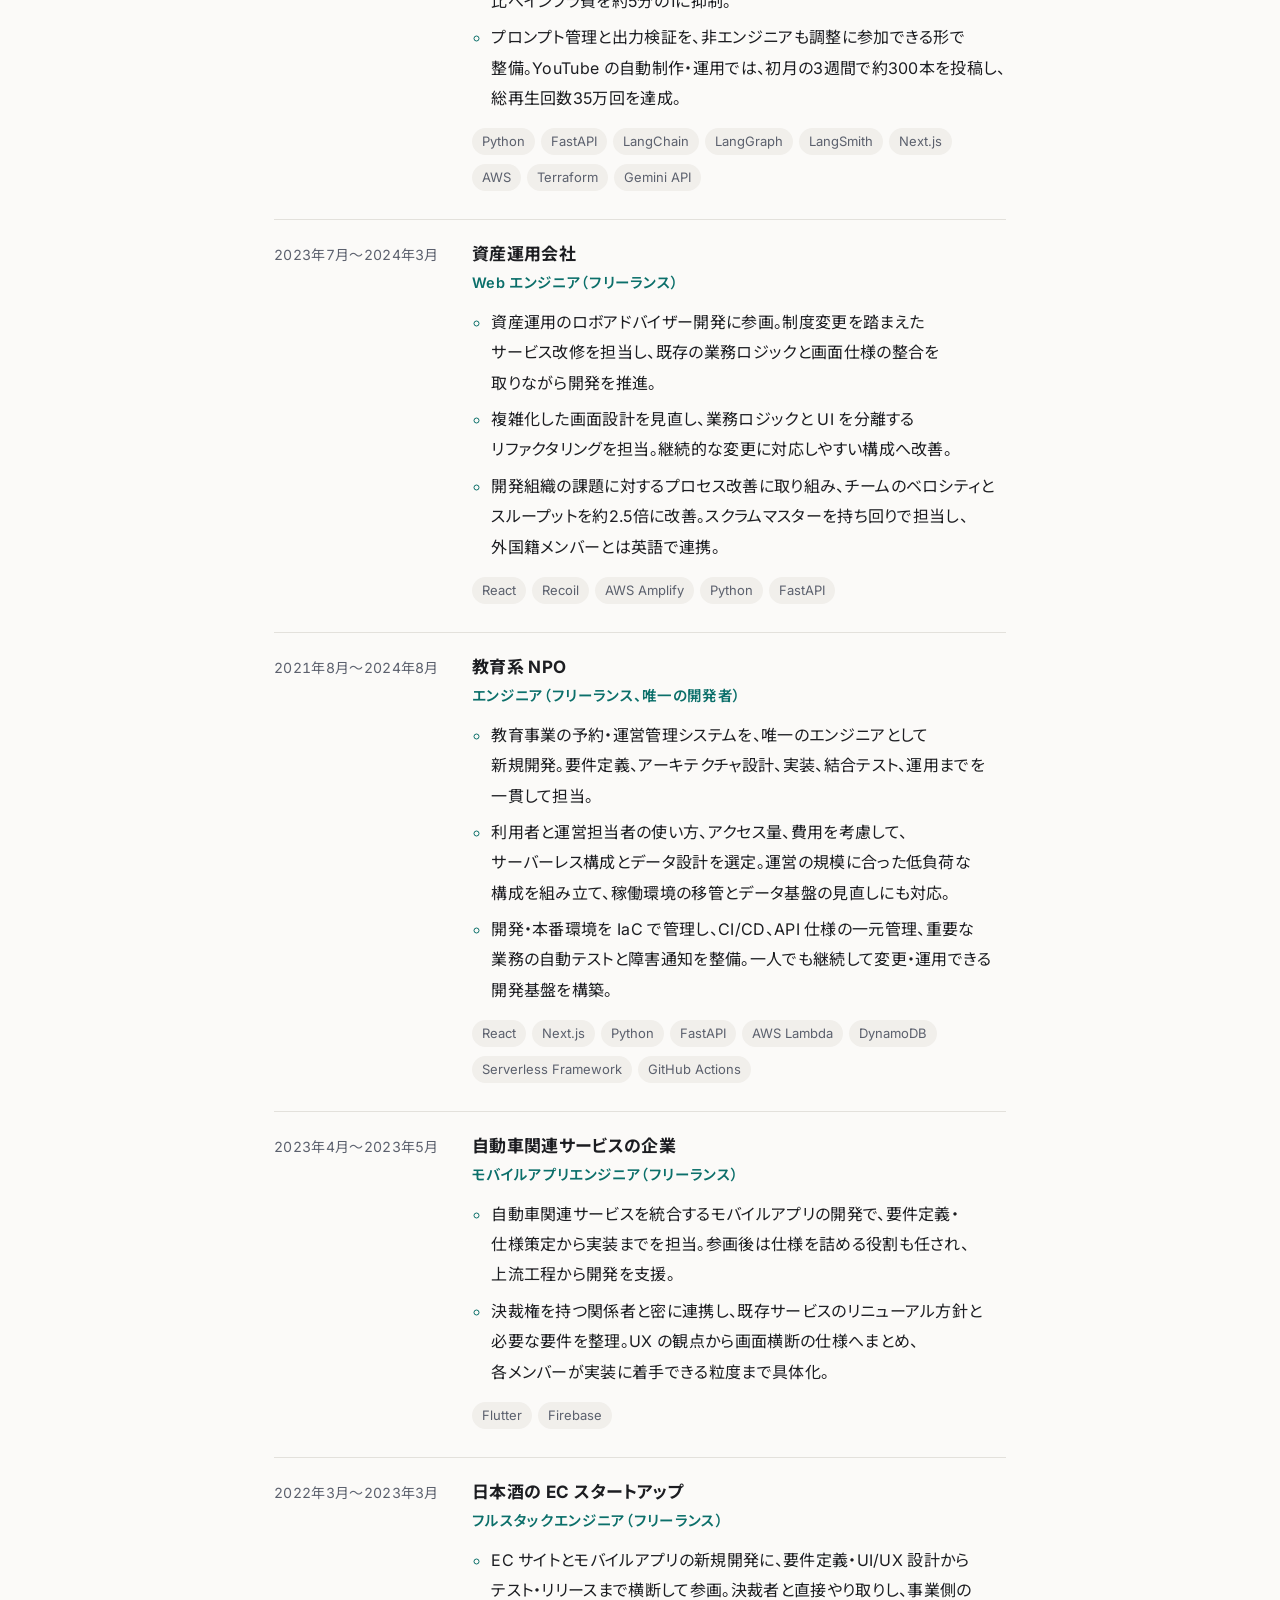
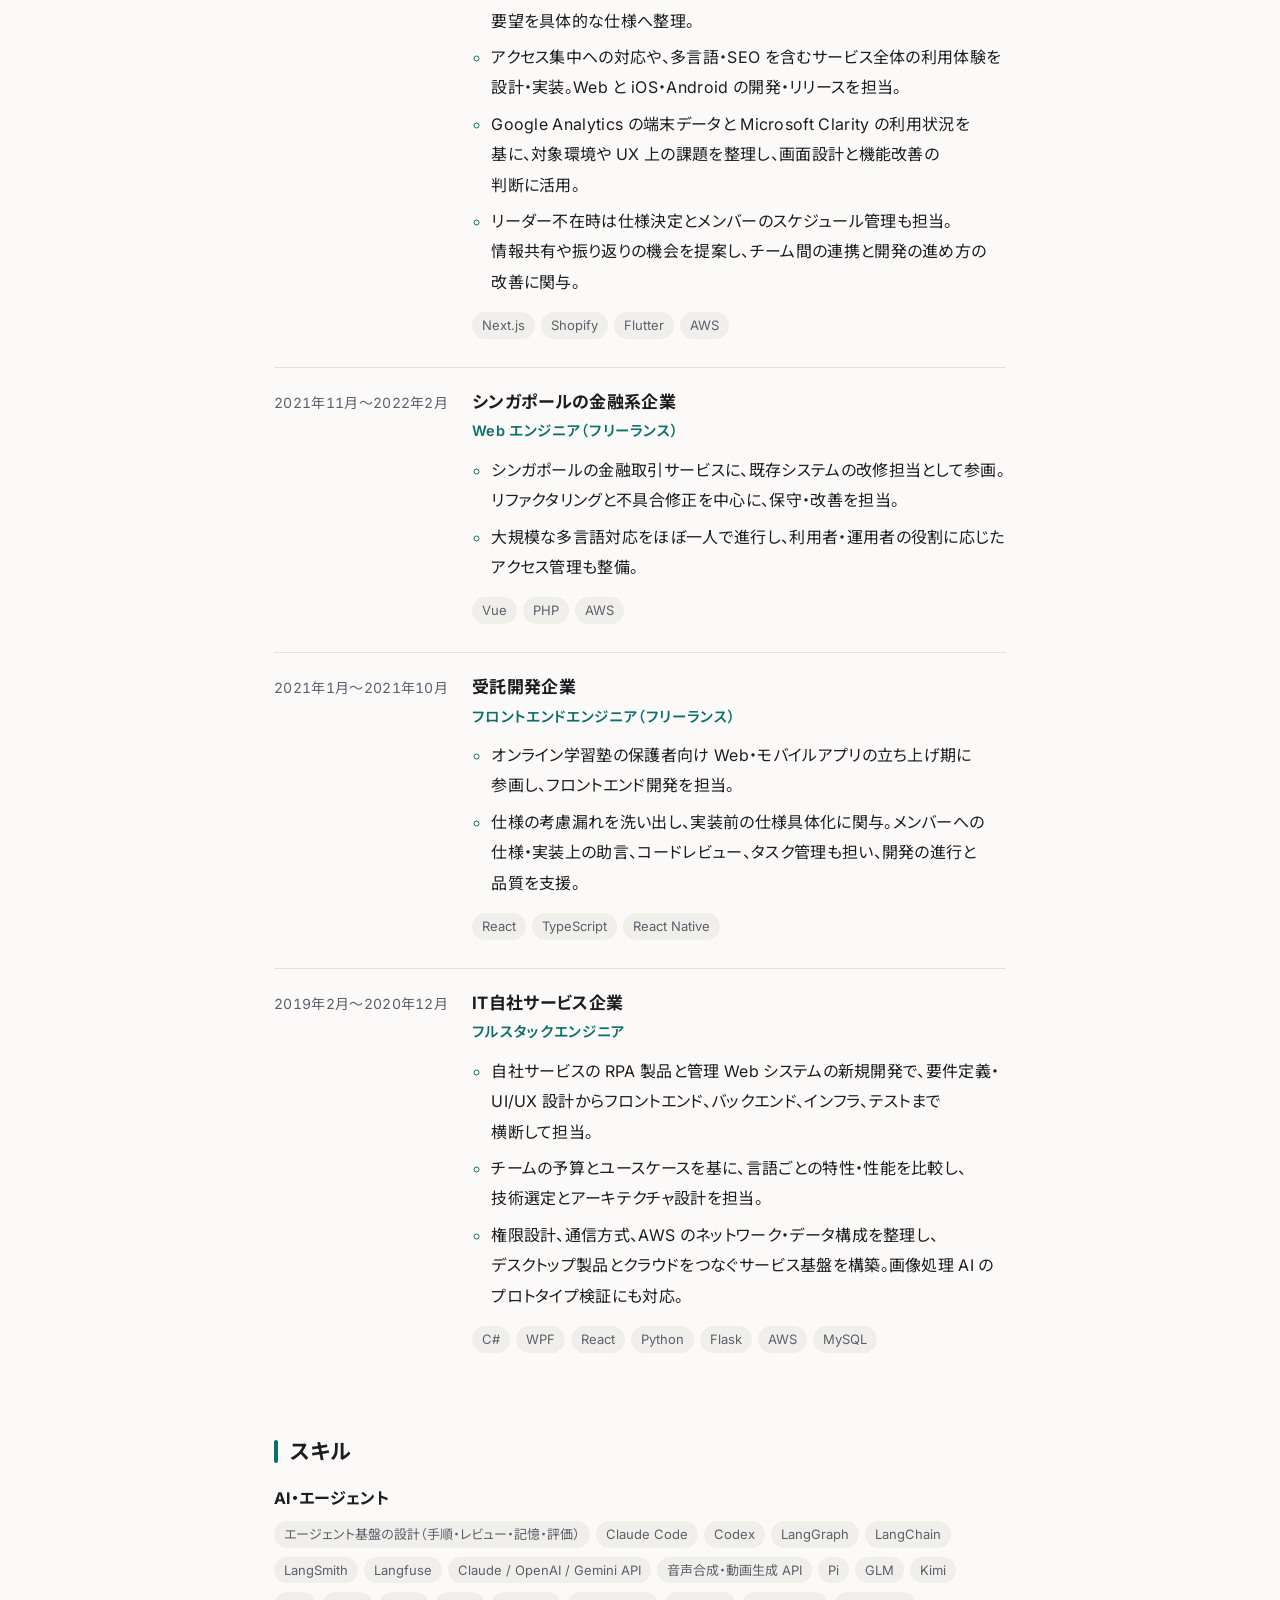
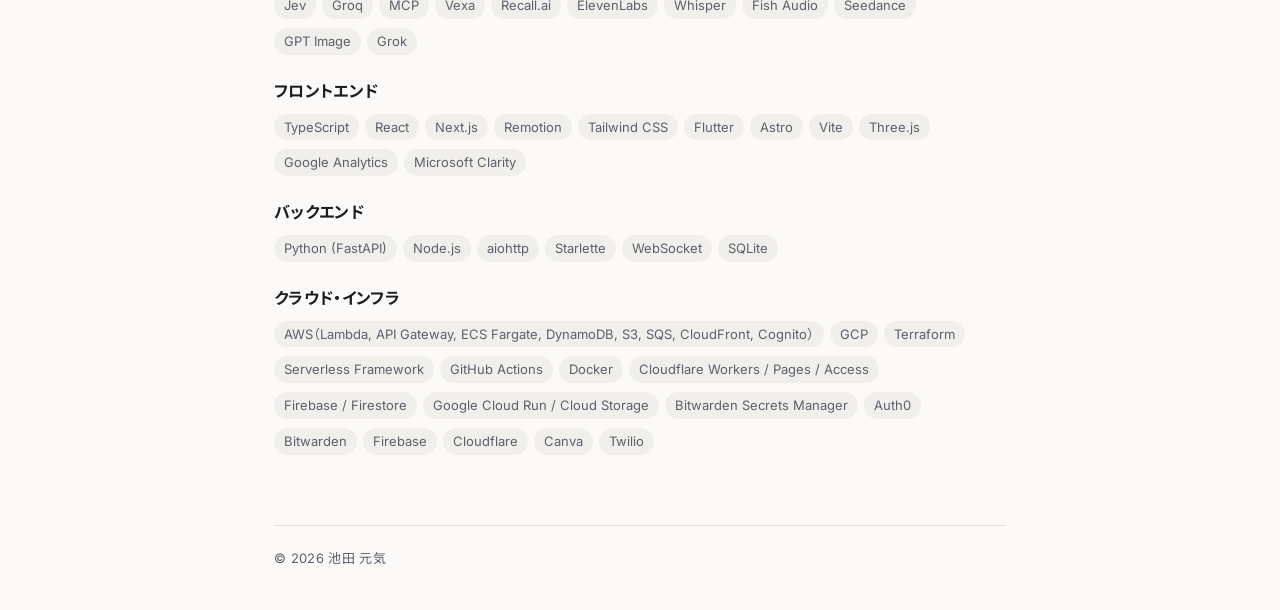
==== commit b5d79fe1: "プロフィールと職務経歴を更新して公開準備" ====
--- a/index.html
+++ b/index.html
@@ -22,22 +22,28 @@
     <header class="hero">
       <div class="container">
         <nav class="topbar" aria-label="Language"><a class="lang-switch" href="/en/" hreflang="en" lang="en">English</a></nav>
+        <div class="hero-profile">
+        <div class="hero-copy">
         <p class="name-sub" lang="en">Genki Ikeda</p>
         <h1 class="name">池田 元気</h1>
         <p class="role">ソフトウェアエンジニア ／ 株式会社0ai 代表</p>
+        <ul class="links"><li><a href="https://0ai-inc.com/"><svg viewBox="0 0 24 24" aria-hidden="true" focusable="false" fill="none" stroke="currentColor" stroke-width="1.7"><circle cx="12" cy="12" r="9"/><ellipse cx="12" cy="12" rx="4" ry="9"/><path d="M3 12h18M5 6.5h14M5 17.5h14"/></svg><span>株式会社0ai 公式サイト</span></a></li><li><a href="https://github.com/ig-freetech"><svg viewBox="0 0 24 24" aria-hidden="true" focusable="false" fill="currentColor"><path d="M10.226 17.284c-2.965-.36-5.054-2.493-5.054-5.256 0-1.123.404-2.336 1.078-3.144-.292-.741-.247-2.314.09-2.965.898-.112 2.111.36 2.83 1.01.853-.269 1.752-.404 2.853-.404 1.1 0 1.999.135 2.807.382.696-.629 1.932-1.1 2.83-.988.315.606.36 2.179.067 2.942.72.854 1.101 2 1.101 3.167 0 2.763-2.089 4.852-5.098 5.234.763.494 1.28 1.572 1.28 2.807v2.336c0 .674.561 1.056 1.235.786 4.066-1.55 7.255-5.615 7.255-10.646C23.5 6.188 18.334 1 11.978 1 5.62 1 .5 6.188.5 12.545c0 4.986 3.167 9.12 7.435 10.669.606.225 1.19-.18 1.19-.786V20.63a2.9 2.9 0 0 1-1.078.224c-1.483 0-2.359-.808-2.987-2.313-.247-.607-.517-.966-1.034-1.033-.27-.023-.359-.135-.359-.27 0-.27.45-.471.898-.471.652 0 1.213.404 1.797 1.235.45.651.921.943 1.483.943.561 0 .92-.202 1.437-.719.382-.381.674-.718.944-.943"/></svg><span>GitHub</span></a></li></ul>
         <p class="tagline"><span class="nowrap">AI エージェント</span>に開発を任せる仕組みごと作り、要件の整理から設計・実装・レビュー・統合までを回しています。</p>
+        </div>
+        <img class="hero-portrait" src="/assets/genki-ikeda.webp" alt="池田 元気" width="720" height="960" fetchpriority="high" decoding="async">
+        </div>
       </div>
     </header>
     <main class="container">
       <section aria-labelledby="about">
         <h2 id="about">概要</h2>
-        <p>2019年から <span class="nowrap">Web と</span>クラウドのフルスタック開発に携わっています。スタートアップや <span class="nowrap">NPO などで</span>、フロントエンド・バックエンド・インフラの立ち上げを一人で担う仕事を多く経験してきました。</p>
-        <p>2024年からは生成 <span class="nowrap">AI を</span>使ったサービス開発に軸足を移しました。スタートアップで CTO・テックリードとして生成 <span class="nowrap">AI サービス</span>を立ち上げ、<span class="nowrap">2025年10月</span>からは製薬業界向け SaaS 企業で <span class="nowrap">AI エンジニア</span>（業務委託）を務めています。<span class="nowrap">2026年1月</span>に株式会社<span class="nowrap">0ai を</span>設立し、<span class="nowrap">AI エージェント</span>が業務を自律実行するプロダクトを開発しています。</p>
-        <p>自分の開発も、自作の自律開発システムに任せています。人は目的と判断に集中し、実装・検証・統合といった反復作業はエージェントが回す、という働き方を日々の開発で実践しています。</p>
+        <p>2019年から <span class="nowrap">Web と</span>クラウドのフルスタック開発に携わっています。スタートアップや <span class="nowrap">NPO などで</span>、事業の目的や予算から要件・仕様・技術構成を具体化し、開発と運用まで一貫して担ってきました。</p>
+        <p>2024年からは生成 <span class="nowrap">AI を</span>使ったサービス開発に軸足を移しました。スタートアップで CTO・テックリードとして生成 <span class="nowrap">AI サービス</span>を立ち上げ、<span class="nowrap">2026年1月</span>に株式会社<span class="nowrap">0ai を</span>設立。企業の業務・組織を AI 中心に再設計する「Deprex」など、<span class="nowrap">AI を</span>前提に仕事が回る仕組みを開発・提供しています。</p>
+        <p>自分の開発も、自社開発の自律開発エージェント「Mipockle」に任せています。人は目的や重要な判断に集中し、要件の確認から実装・検証・関係者との調整までをエージェントが進める働き方を実践しています。</p>
       </section>
       <section aria-labelledby="system">
-        <h2 id="system">自律開発システム</h2>
-        <p class="lead">要件の整理から統合・後片付けまでを、エージェントが所定の手順で進める開発基盤です。Claude <span class="nowrap">Code と</span> <span class="nowrap">Codex のどちらでも</span>同じ手順で動くように、手順と判断基準をランタイムから切り離して設計しています。</p>
+        <h2 id="system">自律開発エージェント Mipockle</h2>
+        <p class="lead">Slack・開発チケット・資料・会議の内容を引き継ぎ、要件の確認から実装、実データでの検証、関係者との調整まで担う自律開発エージェントです。Claude Code・<span class="nowrap">Codex を</span>実行基盤に、継続的に仕事を進める仕組みを自ら設計・開発・運用しています。</p>
         <ul class="highlights">
           <li>
             <h3>実装は任せる</h3>
@@ -48,48 +54,48 @@
             <p>チームメンバーとのやり取りや仕様の確認など、開発に必要な上流工程のコミュニケーションも、実際の会議への参加を除いて <span class="nowrap">AI が</span>担います。</p>
           </li>
           <li>
-            <h3>文脈を閉じる</h3>
-            <p>会議の内容も <span class="nowrap">AI に</span>渡すことで、仕事に必要な文脈がすべて <span class="nowrap">AI の</span>手元にそろった、閉じた状態で開発が進みます。</p>
+            <h3>会議から次の仕事へつなぐ</h3>
+            <p>会議の内容も <span class="nowrap">AI に</span>渡し、合意事項や判断の背景を引き継ぎます。担当する仕事と依存関係を整理して、確認・実装・引き渡しを進めます。</p>
           </li>
         </ul>
         <div class="stats">
           <div class="stat">
-            <p class="stat-value">約800件</p>
-            <p class="stat-label"><span class="nowrap">2026年1〜9月</span>に自社リポジトリで統合した PR</p>
+            <p class="stat-value">3,064件</p>
+            <p class="stat-label"><span class="nowrap">2026年9月</span>〜11月9日に自社リポジトリで統合した PR</p>
           </div>
           <div class="stat">
-            <p class="stat-value">163件</p>
-            <p class="stat-label"><span class="nowrap">2026年9月</span>（<span class="nowrap">27日間</span>）に開発基盤そのものの開発で統合した PR</p>
-          </div>
-        </div>
-        <p class="note">数字は <span class="nowrap">GitHub の</span>記録から集計（<span class="nowrap">2026年9月27日</span>時点）。</p>
+            <p class="stat-value">1,326件</p>
+            <p class="stat-label">うち、開発基盤そのもののリポジトリで統合した PR（同期間）</p>
+          </div>
+        </div>
+        <p class="note"><span class="nowrap">2026年11月9日</span> 6:25（日本時間）時点の GitHub 記録から集計。機能開発・改善に加え、記憶や設定の更新を含みます。</p>
         <ol class="steps">
           <li class="step">
-            <h3>要件の整理と設計</h3>
-            <p>対話で目的と受け入れ条件を固め、重要な判断は、その判断を生んだ会話から切り離した検査役のエージェントが反証前提で点検します。</p>
-          </li>
-          <li class="step">
-            <h3>実装</h3>
-            <p>作業ごとに Issue・PR・専用の作業ツリーを自動で用意し、複数の作業を並行して実装します。</p>
-          </li>
-          <li class="step">
-            <h3>検証</h3>
-            <p>テストに加えて、生成した文脈を持たないレビュー役のエージェントが受け入れ条件への適合を点検します。見た目が重要な成果物は実際の表示で確認します。</p>
-          </li>
-          <li class="step">
-            <h3>統合と後片付け</h3>
-            <p>マージ、ブランチと作業環境の清掃、<span class="nowrap">Issue と</span> <span class="nowrap">Project の</span>状態更新まで自動で行います。</p>
-          </li>
-          <li class="step">
-            <h3>知識の蓄積</h3>
-            <p>判断の理由や背景を記憶として保存し、次の作業で思い出して使います。失敗から手順そのものを直す仕組みもあります。</p>
-          </li>
-          <li class="step">
-            <h3>常駐運用</h3>
-            <p>常駐プロセスが <span class="nowrap">Slack からの</span>依頼や定期タスクを受け付け、人の確認が必要な判断だけを通知します。</p>
+            <h3>仕事の把握と要件の確認</h3>
+            <p>Slack・チケット・資料・会議の内容を照合し、自分が担当する仕事と合意事項、未解決の論点を整理。目的と期待する成果から変更範囲を具体化します。</p>
+          </li>
+          <li class="step">
+            <h3>設計と実装</h3>
+            <p>既存コードと仕様を調べ、変更ごとに Issue・PR・専用の作業環境を用意。依存関係を踏まえて実装し、重要な設計判断は独立した検査役が点検します。</p>
+          </li>
+          <li class="step">
+            <h3>実データと実物での検証</h3>
+            <p>テストに加え、欠けた入力や中断後の再実行、実際の表示・出力を確認。作成時の会話を持たないレビュー役が、期待する成果への適合を点検します。</p>
+          </li>
+          <li class="step">
+            <h3>関係者との調整とレビュー対応</h3>
+            <p>任された範囲で <span class="nowrap">Slack による</span>仕様確認、進捗共有、成果物の案内、指摘への返答まで担当。フィードバックを受けて修正・再検証を続けます。</p>
+          </li>
+          <li class="step">
+            <h3>継続実行と引き渡し</h3>
+            <p>常駐処理が依頼や返信を確認し、依存先の完了や回答を受けて作業を再開。自社開発では統合・後片付けまで行い、参加先ではチームの承認・反映手順に従います。</p>
+          </li>
+          <li class="step">
+            <h3>記憶と継続改善</h3>
+            <p>合意、判断理由、未解決事項を記憶へ残し、次の仕事へ引き継ぎます。実行結果や指摘を基に手順を改善し、その後の実行で成果を確かめます。</p>
           </li>
         </ol>
-        <p class="more"><a href="https://0ai-inc.com/mipockle/">この働き方を支える <span class="nowrap">AI ワークパートナー</span>「Mipockle」について</a></p>
+        <p class="more"><a href="https://0ai-inc.com/mipockle/">自律開発エージェント <span class="nowrap">Mipockle の</span>紹介</a></p>
       </section>
       <section aria-labelledby="experience">
         <h2 id="experience">経歴</h2>
@@ -99,17 +105,45 @@
           <div class="job-body">
             <h3 class="job-org">株式会社0ai</h3>
             <p class="job-position">代表</p>
-            <ul class="job-points"><li><span class="nowrap">AI エージェント</span>が Slack・メール・ドキュメントに常駐し、業務を24時間自律実行するプラットフォーム「Deprex」を開発。</li><li>会議に参加して補足や助言を行う会議エージェント、生活のタスクを代わりに実行するパーソナル <span class="nowrap">AI アシスタント</span>など、<span class="nowrap">AI エージェント</span>のプロダクトを開発。</li><li>自社の開発と業務を回す自律開発システムを設計・開発・運用。</li></ul>
-            <p class="job-tech"><span class="visually-hidden">技術: </span><span class="tag">Claude Code</span><span class="tag">Codex</span><span class="tag">Python</span><span class="tag">TypeScript</span><span class="tag">GitHub</span></p>
-          </div>
-        </li>
-        <li class="job">
-          <p class="job-period">2025年10月〜現在</p>
+            <ul class="job-points"><li>企業の業務・組織を AI 中心に再設計し、AI ネイティブ企業への転換を支援する「Deprex」を開発・提供。顧客の事業目的・判断基準・予算を踏まえ、人と <span class="nowrap">AI の</span>役割、部門をまたぐ業務プロセス、実行環境を設計・実装・継続改善します。</li><li>クリニック向けマーケティング支援では、制作・承認・公開・関係者との調整を一連の業務として捉え、必要な人の判断を残した自律運用を設計。<span class="nowrap">Instagram の</span>継続運用を実装し、<span class="nowrap">YouTube の</span>進行管理にも段階的に展開しています。</li><li>Meta 広告データの分析から企画、広告クリエイティブ制作までを一気通貫で自動化。動画編集も自動化し、分析結果を制作へつなぐ仕組みを構築しています。</li><li>会計帳簿の記帳、労務管理、決算申告など、会社運営のバックオフィス業務を <span class="nowrap">AI で</span>自動化。</li><li>営業代行会社向けに、商材と担当業務の適合、情報の現在性、根拠を重視した営業調査の AI ワークフローを設計・実装。営業担当者が判断に使えるリストの作成と、サンプルでの検証を進めています。</li><li>個別業務の代替を入口に、人が担う仕事の段取り・進捗管理も <span class="nowrap">AI が</span>支える組織を目指しています。経営者に集中する指示・確認を減らし、採用・外注・人員配置や事業拡大の戦略を見直せる体制へ、現場での業務発掘から実装・運用・再設計まで伴走します。</li><li>会議エージェントやパーソナル <span class="nowrap">AI アシスタント</span>など、利用者の仕事や生活の文脈を引き継いで行動する AI プロダクトを開発。</li><li>自社の開発と業務を回す自律開発システムを設計・開発・運用し、要件整理・実装・検証・改善を継続的に行う基盤を整備。</li></ul>
+            <div class="job-tech" aria-label="技術">
+              <div class="job-tech-group">
+                <h4 class="job-tech-heading">言語・開発基盤</h4>
+                <p><span class="tag">Python</span><span class="tag">TypeScript</span><span class="tag">JavaScript</span><span class="tag">Node.js</span><span class="tag">Claude Code</span><span class="tag">Codex</span><span class="tag">Pi</span><span class="tag">MCP</span><span class="tag">GitHub</span><span class="tag">GitHub Actions</span><span class="tag">uv</span><span class="tag">pytest</span><span class="tag">Vitest</span></p>
+              </div>
+              <div class="job-tech-group">
+                <h4 class="job-tech-heading">LLM・画像生成</h4>
+                <p><span class="tag">Claude API</span><span class="tag">OpenAI API</span><span class="tag">Gemini API</span><span class="tag">GLM</span><span class="tag">Kimi</span><span class="tag">Jev</span><span class="tag">Groq</span><span class="tag">GPT Image</span><span class="tag">Grok</span></p>
+              </div>
+              <div class="job-tech-group">
+                <h4 class="job-tech-heading">音声・会議エージェント</h4>
+                <p><span class="tag">Vexa</span><span class="tag">Recall.ai</span><span class="tag">ElevenLabs</span><span class="tag">Scribe</span><span class="tag">Whisper</span><span class="tag">Fish Audio</span><span class="tag">Qwen3-TTS</span><span class="tag">Pipecat</span><span class="tag">WebRTC</span><span class="tag">WebSocket</span></p>
+              </div>
+              <div class="job-tech-group">
+                <h4 class="job-tech-heading">画像・動画処理と推論</h4>
+                <p><span class="tag">Seedance</span><span class="tag">Remotion</span><span class="tag">FFmpeg</span><span class="tag">PyAV</span><span class="tag">OpenCV</span><span class="tag">Pillow</span><span class="tag">NumPy</span><span class="tag">RapidOCR</span><span class="tag">ONNX Runtime</span><span class="tag">MLX</span><span class="tag">PyTorch</span></p>
+              </div>
+              <div class="job-tech-group">
+                <h4 class="job-tech-heading">Web・サーバー</h4>
+                <p><span class="tag">React</span><span class="tag">Astro</span><span class="tag">Vite</span><span class="tag">Tailwind CSS</span><span class="tag">Three.js</span><span class="tag">i18next</span><span class="tag">FastAPI</span><span class="tag">aiohttp</span><span class="tag">Starlette</span><span class="tag">Uvicorn</span></p>
+              </div>
+              <div class="job-tech-group">
+                <h4 class="job-tech-heading">クラウド・データ・認証</h4>
+                <p><span class="tag">Google Cloud Run</span><span class="tag">Google Cloud Storage</span><span class="tag">Firebase Authentication</span><span class="tag">Firestore</span><span class="tag">Cloudflare Workers</span><span class="tag">Cloudflare Pages</span><span class="tag">Cloudflare Access</span><span class="tag">Cloudflare Durable Objects</span><span class="tag">Cloudflare KV</span><span class="tag">SQLite</span><span class="tag">Terraform</span><span class="tag">Docker</span><span class="tag">OAuth 2.0</span><span class="tag">Bitwarden Secrets Manager</span><span class="tag">Auth0</span><span class="tag">Bitwarden</span><span class="tag">GCP</span><span class="tag">Firebase</span><span class="tag">Cloudflare</span></p>
+              </div>
+              <div class="job-tech-group">
+                <h4 class="job-tech-heading">業務連携・ブラウザ操作</h4>
+                <p><span class="tag">Slack API</span><span class="tag">Google Workspace API</span><span class="tag">Meta Marketing API</span><span class="tag">Instagram Graph API</span><span class="tag">YouTube Data API</span><span class="tag">Canva MCP</span><span class="tag">Jina Reader</span><span class="tag">Playwright</span><span class="tag">agent-browser</span><span class="tag">freee</span><span class="tag">Google Analytics</span><span class="tag">Microsoft Clarity</span><span class="tag">Canva</span><span class="tag">Twilio</span></p>
+              </div></div>
+          </div>
+        </li>
+        <li class="job">
+          <p class="job-period">2025年10月〜2026年12月（終了予定）</p>
           <div class="job-body">
             <h3 class="job-org">製薬業界向け SaaS 企業</h3>
             <p class="job-position"><span class="nowrap">AI エンジニア</span>（業務委託）</p>
-            <ul class="job-points"><li>製薬企業向けの資材（Web ページ、スライド、スライドアニメーション動画、<span class="nowrap">AI アバター</span>動画）を <span class="nowrap">AI で</span>制作するツール群を設計・実装。<span class="nowrap">PDF からの</span> Web ページ生成、論文からのスライド生成、台本生成などを担当。</li><li>音声合成・<span class="nowrap">AI アバター</span>の API 連携と、動画生成の仕組みを構築。</li><li>コーディングエージェント（Claude Code）の開発環境をチームへ展開し、エージェントの設計と評価の仕組みを整備。</li></ul>
-            <p class="job-tech"><span class="visually-hidden">技術: </span><span class="tag">TypeScript</span><span class="tag">React</span><span class="tag">Remotion</span><span class="tag">Python</span><span class="tag">LangGraph</span><span class="tag">Langfuse</span><span class="tag">AWS</span><span class="tag">Terraform</span></p>
+            <ul class="job-points"><li>製薬企業向けの資材制作を対象に、Web・スライド・動画の制作から顧客デリバリーまで、チーム全体で運用できる <span class="nowrap">AI エージェント</span>システムを設計・実装。</li><li>AI 技術の調査・プロトタイプ検証、システムと <span class="nowrap">API の</span>利用コストの算出を担当し、制作要件・出力品質・実行コストを踏まえた構成を検討。</li><li>製薬コンプライアンスを遵守した再帰的修正の仕組みを実装。Claude Code ベースで、エージェントの設計・実装に加え、評価と再帰的改善までをつなぐ仕組みを整備。</li></ul>
+            <div class="job-tech" aria-label="技術"><p><span class="tag">TypeScript</span><span class="tag">React</span><span class="tag">Remotion</span><span class="tag">Python</span><span class="tag">LangGraph</span><span class="tag">Langfuse</span><span class="tag">AWS</span><span class="tag">Terraform</span><span class="tag">HeyGen</span><span class="tag">ElevenLabs</span><span class="tag">Seedance</span></p></div>
           </div>
         </li>
         <li class="job">
@@ -117,8 +151,8 @@
           <div class="job-body">
             <h3 class="job-org">スタートアップ</h3>
             <p class="job-position">CTO ／ テックリード（正社員。子会社へ役員として出向）</p>
-            <ul class="job-points"><li>子会社で、故人との対話を実現するグリーフテックサービスを開発。音声のクローン、リップシンク、会話に応じた映像生成を組み合わせた。</li><li>本体では、SNS 動画のヒット要因を分析するツールと、YouTube 動画の自動生成ツールを開発。自動生成した動画を初月の<span class="nowrap">3週間</span>で<span class="nowrap">約300本</span>投稿し、総再生回数<span class="nowrap">35万回</span>を達成。</li><li><span class="nowrap">Terraform と</span> GitHub <span class="nowrap">Actions による</span>デプロイ体制を<span class="nowrap">2週間</span>で構築。サーバーレス中心の構成で、常時稼働サーバー構成と比べてインフラ費を<span class="nowrap">約5分の1</span>に抑えた。</li><li>プロダクトオーナーとして要件定義・ロードマップ・タスク管理を主導（3人体制）。</li></ul>
-            <p class="job-tech"><span class="visually-hidden">技術: </span><span class="tag">Python</span><span class="tag">FastAPI</span><span class="tag">LangChain</span><span class="tag">LangGraph</span><span class="tag">LangSmith</span><span class="tag">Next.js</span><span class="tag">AWS</span><span class="tag">Terraform</span><span class="tag">Gemini API</span></p>
+            <ul class="job-points"><li>CTO・テックリードとして、生成 <span class="nowrap">AI を</span>用いた動画分析・自動制作サービスと、子会社のグリーフテックサービスの立ち上げを担当。初期は Web・API・インフラを一人で構築し、その後は3人体制のプロダクトオーナーとして開発を主導。</li><li>事業側の役員・現場メンバーと要件、課題、スケジュールを調整し、ロードマップと優先順位を具体化。実際の使用感を開発計画へ反映し、要件定義・仕様確認・コードレビュー・チームのタスク管理を担当。</li><li><span class="nowrap">PoC の</span>予算と処理特性を基に、サーバーレスを基本とし、長時間・高負荷の処理だけを都度実行する構成を選定。<span class="nowrap">Terraform と</span> GitHub <span class="nowrap">Actions による</span>デプロイ体制を<span class="nowrap">2週間</span>で整備し、常時稼働構成と比べインフラ費を<span class="nowrap">約5分の1</span>に抑制。</li><li>プロンプト管理と出力検証を、非エンジニアも調整に参加できる形で整備。<span class="nowrap">YouTube の</span>自動制作・運用では、初月の<span class="nowrap">3週間</span>で<span class="nowrap">約300本</span>を投稿し、総再生回数<span class="nowrap">35万回</span>を達成。</li></ul>
+            <div class="job-tech" aria-label="技術"><p><span class="tag">Python</span><span class="tag">FastAPI</span><span class="tag">LangChain</span><span class="tag">LangGraph</span><span class="tag">LangSmith</span><span class="tag">Next.js</span><span class="tag">AWS</span><span class="tag">Terraform</span><span class="tag">Gemini API</span></p></div>
           </div>
         </li>
         <li class="job">
@@ -126,8 +160,8 @@
           <div class="job-body">
             <h3 class="job-org">資産運用会社</h3>
             <p class="job-position">Web エンジニア（フリーランス）</p>
-            <ul class="job-points"><li>ロボアドバイザーの Web アプリを開発。<span class="nowrap">新 NISA</span> への対応、積立設定機能の大規模なリファクタリング、マイナンバーカードによる公的個人認証を実装。</li><li>スクラムの運営改善に取り組み、チームのベロシティを<span class="nowrap">約2.5倍</span>に改善。外国籍メンバーとは英語でやり取り。</li></ul>
-            <p class="job-tech"><span class="visually-hidden">技術: </span><span class="tag">React</span><span class="tag">Recoil</span><span class="tag">AWS Amplify</span><span class="tag">Python</span><span class="tag">FastAPI</span></p>
+            <ul class="job-points"><li>資産運用のロボアドバイザー開発に参画。制度変更を踏まえたサービス改修を担当し、既存の業務ロジックと画面仕様の整合を取りながら開発を推進。</li><li>複雑化した画面設計を見直し、業務ロジックと <span class="nowrap">UI を</span>分離するリファクタリングを担当。継続的な変更に対応しやすい構成へ改善。</li><li>開発組織の課題に対するプロセス改善に取り組み、チームのベロシティとスループットを<span class="nowrap">約2.5倍</span>に改善。スクラムマスターを持ち回りで担当し、外国籍メンバーとは英語で連携。</li></ul>
+            <div class="job-tech" aria-label="技術"><p><span class="tag">React</span><span class="tag">Recoil</span><span class="tag">AWS Amplify</span><span class="tag">Python</span><span class="tag">FastAPI</span></p></div>
           </div>
         </li>
         <li class="job">
@@ -135,8 +169,8 @@
           <div class="job-body">
             <h3 class="job-org">教育系 NPO</h3>
             <p class="job-position">エンジニア（フリーランス、唯一の開発者）</p>
-            <ul class="job-points"><li>無料塾の参加予約と拠点への振り分けを管理する Web システムを、要件定義から運用まで一人で構築。</li><li>サーバーレス構成と IaC、CI/CD、結合テストの自動化と失敗時の Slack 通知まで整備し、少ない運用負荷で継続運用。</li></ul>
-            <p class="job-tech"><span class="visually-hidden">技術: </span><span class="tag">React</span><span class="tag">Next.js</span><span class="tag">Python</span><span class="tag">FastAPI</span><span class="tag">AWS Lambda</span><span class="tag">DynamoDB</span><span class="tag">Serverless Framework</span><span class="tag">GitHub Actions</span></p>
+            <ul class="job-points"><li>教育事業の予約・運営管理システムを、唯一のエンジニアとして新規開発。要件定義、アーキテクチャ設計、実装、結合テスト、運用までを一貫して担当。</li><li>利用者と運営担当者の使い方、アクセス量、費用を考慮して、サーバーレス構成とデータ設計を選定。運営の規模に合った低負荷な構成を組み立て、稼働環境の移管とデータ基盤の見直しにも対応。</li><li>開発・本番環境を <span class="nowrap">IaC で</span>管理し、CI/CD、API 仕様の一元管理、重要な業務の自動テストと障害通知を整備。一人でも継続して変更・運用できる開発基盤を構築。</li></ul>
+            <div class="job-tech" aria-label="技術"><p><span class="tag">React</span><span class="tag">Next.js</span><span class="tag">Python</span><span class="tag">FastAPI</span><span class="tag">AWS Lambda</span><span class="tag">DynamoDB</span><span class="tag">Serverless Framework</span><span class="tag">GitHub Actions</span></p></div>
           </div>
         </li>
         <li class="job">
@@ -144,8 +178,8 @@
           <div class="job-body">
             <h3 class="job-org">自動車関連サービスの企業</h3>
             <p class="job-position">モバイルアプリエンジニア（フリーランス）</p>
-            <ul class="job-points"><li>車に関する手続きを一つのアプリで完結させるスーパーアプリの開発で、要件定義と仕様策定を担当。Web ビューとの連携やプッシュ通知の制御を実装。</li></ul>
-            <p class="job-tech"><span class="visually-hidden">技術: </span><span class="tag">Flutter</span><span class="tag">Firebase</span></p>
+            <ul class="job-points"><li>自動車関連サービスを統合するモバイルアプリの開発で、要件定義・仕様策定から実装までを担当。参画後は仕様を詰める役割も任され、上流工程から開発を支援。</li><li>決裁権を持つ関係者と密に連携し、既存サービスのリニューアル方針と必要な要件を整理。<span class="nowrap">UX の</span>観点から画面横断の仕様へまとめ、各メンバーが実装に着手できる粒度まで具体化。</li></ul>
+            <div class="job-tech" aria-label="技術"><p><span class="tag">Flutter</span><span class="tag">Firebase</span></p></div>
           </div>
         </li>
         <li class="job">
@@ -153,8 +187,8 @@
           <div class="job-body">
             <h3 class="job-org">日本酒の EC スタートアップ</h3>
             <p class="job-position">フルスタックエンジニア（フリーランス）</p>
-            <ul class="job-points"><li>EC サイトとレビューアプリを新規開発。人気商品の抽選販売の仕組み、多言語化と SEO、iOS・Android アプリのリリースを担当。</li></ul>
-            <p class="job-tech"><span class="visually-hidden">技術: </span><span class="tag">Next.js</span><span class="tag">Shopify</span><span class="tag">Flutter</span><span class="tag">AWS</span></p>
+            <ul class="job-points"><li>EC サイトとモバイルアプリの新規開発に、要件定義・UI/UX 設計からテスト・リリースまで横断して参画。決裁者と直接やり取りし、事業側の要望を具体的な仕様へ整理。</li><li>アクセス集中への対応や、多言語・<span class="nowrap">SEO を</span>含むサービス全体の利用体験を設計・実装。<span class="nowrap">Web と</span> iOS・<span class="nowrap">Android の</span>開発・リリースを担当。</li><li>Google <span class="nowrap">Analytics の</span>端末データと Microsoft <span class="nowrap">Clarity の</span>利用状況を基に、対象環境や UX 上の課題を整理し、画面設計と機能改善の判断に活用。</li><li>リーダー不在時は仕様決定とメンバーのスケジュール管理も担当。情報共有や振り返りの機会を提案し、チーム間の連携と開発の進め方の改善に関与。</li></ul>
+            <div class="job-tech" aria-label="技術"><p><span class="tag">Next.js</span><span class="tag">Shopify</span><span class="tag">Flutter</span><span class="tag">AWS</span></p></div>
           </div>
         </li>
         <li class="job">
@@ -162,8 +196,8 @@
           <div class="job-body">
             <h3 class="job-org">シンガポールの金融系企業</h3>
             <p class="job-position">Web エンジニア（フリーランス）</p>
-            <ul class="job-points"><li>FX 取引システムの改修。権限制御と多言語化を担当。</li></ul>
-            <p class="job-tech"><span class="visually-hidden">技術: </span><span class="tag">Vue</span><span class="tag">PHP</span><span class="tag">AWS</span></p>
+            <ul class="job-points"><li>シンガポールの金融取引サービスに、既存システムの改修担当として参画。リファクタリングと不具合修正を中心に、保守・改善を担当。</li><li>大規模な多言語対応をほぼ一人で進行し、利用者・運用者の役割に応じたアクセス管理も整備。</li></ul>
+            <div class="job-tech" aria-label="技術"><p><span class="tag">Vue</span><span class="tag">PHP</span><span class="tag">AWS</span></p></div>
           </div>
         </li>
         <li class="job">
@@ -171,17 +205,17 @@
           <div class="job-body">
             <h3 class="job-org">受託開発企業</h3>
             <p class="job-position">フロントエンドエンジニア（フリーランス）</p>
-            <ul class="job-points"><li>オンライン学習塾の保護者向け Web・モバイルアプリを開発。十数画面の実装と、メンバーのコードレビューを担当。</li></ul>
-            <p class="job-tech"><span class="visually-hidden">技術: </span><span class="tag">React</span><span class="tag">TypeScript</span><span class="tag">React Native</span></p>
+            <ul class="job-points"><li>オンライン学習塾の保護者向け Web・モバイルアプリの立ち上げ期に参画し、フロントエンド開発を担当。</li><li>仕様の考慮漏れを洗い出し、実装前の仕様具体化に関与。メンバーへの仕様・実装上の助言、コードレビュー、タスク管理も担い、開発の進行と品質を支援。</li></ul>
+            <div class="job-tech" aria-label="技術"><p><span class="tag">React</span><span class="tag">TypeScript</span><span class="tag">React Native</span></p></div>
           </div>
         </li>
         <li class="job">
           <p class="job-period">2019年2月〜2020年12月</p>
           <div class="job-body">
-            <h3 class="job-org">事業会社</h3>
+            <h3 class="job-org">IT自社サービス企業</h3>
             <p class="job-position">フルスタックエンジニア</p>
-            <ul class="job-points"><li>RPA ツールと、それを遠隔実行する管理 Web コンソールを自社開発。要件定義からテストまでを担当し、画像処理モデルの試作も行った。</li></ul>
-            <p class="job-tech"><span class="visually-hidden">技術: </span><span class="tag">C#</span><span class="tag">WPF</span><span class="tag">React</span><span class="tag">Python</span><span class="tag">Flask</span><span class="tag">AWS</span><span class="tag">MySQL</span></p>
+            <ul class="job-points"><li>自社サービスの RPA 製品と管理 Web システムの新規開発で、要件定義・UI/UX 設計からフロントエンド、バックエンド、インフラ、テストまで横断して担当。</li><li>チームの予算とユースケースを基に、言語ごとの特性・性能を比較し、技術選定とアーキテクチャ設計を担当。</li><li>権限設計、通信方式、<span class="nowrap">AWS の</span>ネットワーク・データ構成を整理し、デスクトップ製品とクラウドをつなぐサービス基盤を構築。画像処理 <span class="nowrap">AI の</span>プロトタイプ検証にも対応。</li></ul>
+            <div class="job-tech" aria-label="技術"><p><span class="tag">C#</span><span class="tag">WPF</span><span class="tag">React</span><span class="tag">Python</span><span class="tag">Flask</span><span class="tag">AWS</span><span class="tag">MySQL</span></p></div>
           </div>
         </li>
         </ol>
@@ -191,25 +225,21 @@
         <div class="skills">
         <div class="skill-group">
           <h3>AI・エージェント</h3>
-          <p><span class="tag">エージェント基盤の設計（手順・レビュー・記憶・評価）</span><span class="tag">Claude Code</span><span class="tag">Codex</span><span class="tag">LangGraph</span><span class="tag">LangChain</span><span class="tag">LangSmith</span><span class="tag">Langfuse</span><span class="tag">Claude / OpenAI / Gemini API</span><span class="tag">音声合成・動画生成 API</span></p>
+          <p><span class="tag">エージェント基盤の設計（手順・レビュー・記憶・評価）</span><span class="tag">Claude Code</span><span class="tag">Codex</span><span class="tag">LangGraph</span><span class="tag">LangChain</span><span class="tag">LangSmith</span><span class="tag">Langfuse</span><span class="tag">Claude / OpenAI / Gemini API</span><span class="tag">音声合成・動画生成 API</span><span class="tag">Pi</span><span class="tag">GLM</span><span class="tag">Kimi</span><span class="tag">Jev</span><span class="tag">Groq</span><span class="tag">MCP</span><span class="tag">Vexa</span><span class="tag">Recall.ai</span><span class="tag">ElevenLabs</span><span class="tag">Whisper</span><span class="tag">Fish Audio</span><span class="tag">Seedance</span><span class="tag">GPT Image</span><span class="tag">Grok</span></p>
         </div>
         <div class="skill-group">
           <h3>フロントエンド</h3>
-          <p><span class="tag">TypeScript</span><span class="tag">React</span><span class="tag">Next.js</span><span class="tag">Remotion</span><span class="tag">Tailwind CSS</span><span class="tag">Flutter</span></p>
+          <p><span class="tag">TypeScript</span><span class="tag">React</span><span class="tag">Next.js</span><span class="tag">Remotion</span><span class="tag">Tailwind CSS</span><span class="tag">Flutter</span><span class="tag">Astro</span><span class="tag">Vite</span><span class="tag">Three.js</span><span class="tag">Google Analytics</span><span class="tag">Microsoft Clarity</span></p>
         </div>
         <div class="skill-group">
           <h3>バックエンド</h3>
-          <p><span class="tag">Python (FastAPI)</span><span class="tag">Node.js</span></p>
+          <p><span class="tag">Python (FastAPI)</span><span class="tag">Node.js</span><span class="tag">aiohttp</span><span class="tag">Starlette</span><span class="tag">WebSocket</span><span class="tag">SQLite</span></p>
         </div>
         <div class="skill-group">
           <h3>クラウド・インフラ</h3>
-          <p><span class="tag">AWS（Lambda, API Gateway, ECS Fargate, DynamoDB, S3, SQS, CloudFront, Cognito）</span><span class="tag">GCP</span><span class="tag">Terraform</span><span class="tag">Serverless Framework</span><span class="tag">GitHub Actions</span><span class="tag">Docker</span></p>
-        </div>
-        </div>
-      </section>
-      <section aria-labelledby="links">
-        <h2 id="links">リンク</h2>
-        <ul class="links"><li><a href="https://0ai-inc.com">株式会社0ai</a></li><li><a href="https://github.com/ig-freetech">GitHub</a></li></ul>
+          <p><span class="tag">AWS（Lambda, API Gateway, ECS Fargate, DynamoDB, S3, SQS, CloudFront, Cognito）</span><span class="tag">GCP</span><span class="tag">Terraform</span><span class="tag">Serverless Framework</span><span class="tag">GitHub Actions</span><span class="tag">Docker</span><span class="tag">Cloudflare Workers / Pages / Access</span><span class="tag">Firebase / Firestore</span><span class="tag">Google Cloud Run / Cloud Storage</span><span class="tag">Bitwarden Secrets Manager</span><span class="tag">Auth0</span><span class="tag">Bitwarden</span><span class="tag">Firebase</span><span class="tag">Cloudflare</span><span class="tag">Canva</span><span class="tag">Twilio</span></p>
+        </div>
+        </div>
       </section>
     </main>
     <footer class="container footer">
--- a/assets/style.css
+++ b/assets/style.css
@@ -124,6 +124,25 @@
   letter-spacing: 0.08em;
 }
 
+.hero-profile {
+  display: grid;
+  grid-template-columns: minmax(0, 1fr) 176px;
+  align-items: center;
+  gap: 32px;
+}
+
+.hero-copy {
+  min-width: 0;
+}
+
+.hero-portrait {
+  display: block;
+  width: 100%;
+  height: auto;
+  border: 1px solid var(--border);
+  border-radius: 12px;
+}
+
 .name {
   margin: 2px 0 6px;
   font-size: 42px;
@@ -132,7 +151,7 @@
 }
 
 .role {
-  margin: 0 0 18px;
+  margin: 0 0 6px;
   color: var(--accent);
   font-weight: 600;
 }
@@ -341,7 +360,7 @@
   color: var(--muted);
   font-size: 14px;
   font-variant-numeric: tabular-nums;
-  white-space: nowrap;
+  white-space: normal;
 }
 
 .job-org {
@@ -370,6 +389,22 @@
 
 .job-tech {
   margin: 0;
+}
+
+.job-tech p {
+  margin: 0;
+}
+
+.job-tech-group + .job-tech-group {
+  margin-top: 10px;
+}
+
+.job-tech-heading {
+  margin: 0 0 4px;
+  color: var(--muted);
+  font-size: 13px;
+  font-weight: 600;
+  line-height: 1.6;
 }
 
 .tag {
@@ -403,13 +438,28 @@
   display: flex;
   flex-wrap: wrap;
   gap: 10px 24px;
-  margin: 0;
+  margin: 0 0 20px;
   padding: 0;
   list-style: none;
 }
 
-.links a::after {
-  content: "\00a0\2197";
+.links a {
+  display: inline-flex;
+  align-items: center;
+  gap: 8px;
+  min-height: 44px;
+  font-size: 14px;
+  text-decoration: none;
+}
+
+.links a:hover {
+  text-decoration: underline;
+}
+
+.links svg {
+  flex: none;
+  width: 20px;
+  height: 20px;
 }
 
 .footer {
@@ -432,6 +482,16 @@
 
   .hero {
     padding-bottom: 36px;
+  }
+
+  .hero-profile {
+    grid-template-columns: minmax(0, 1fr);
+    gap: 24px;
+  }
+
+  .hero-portrait {
+    grid-row: 1;
+    width: 132px;
   }
 
   .topbar {
@@ -498,6 +558,16 @@
     background: none;
   }
 
+  .hero-profile {
+    grid-template-columns: minmax(0, 1fr) 100px;
+    gap: 20px;
+  }
+
+  .hero-portrait {
+    grid-row: auto;
+    width: 100%;
+  }
+
   .topbar {
     display: none;
   }
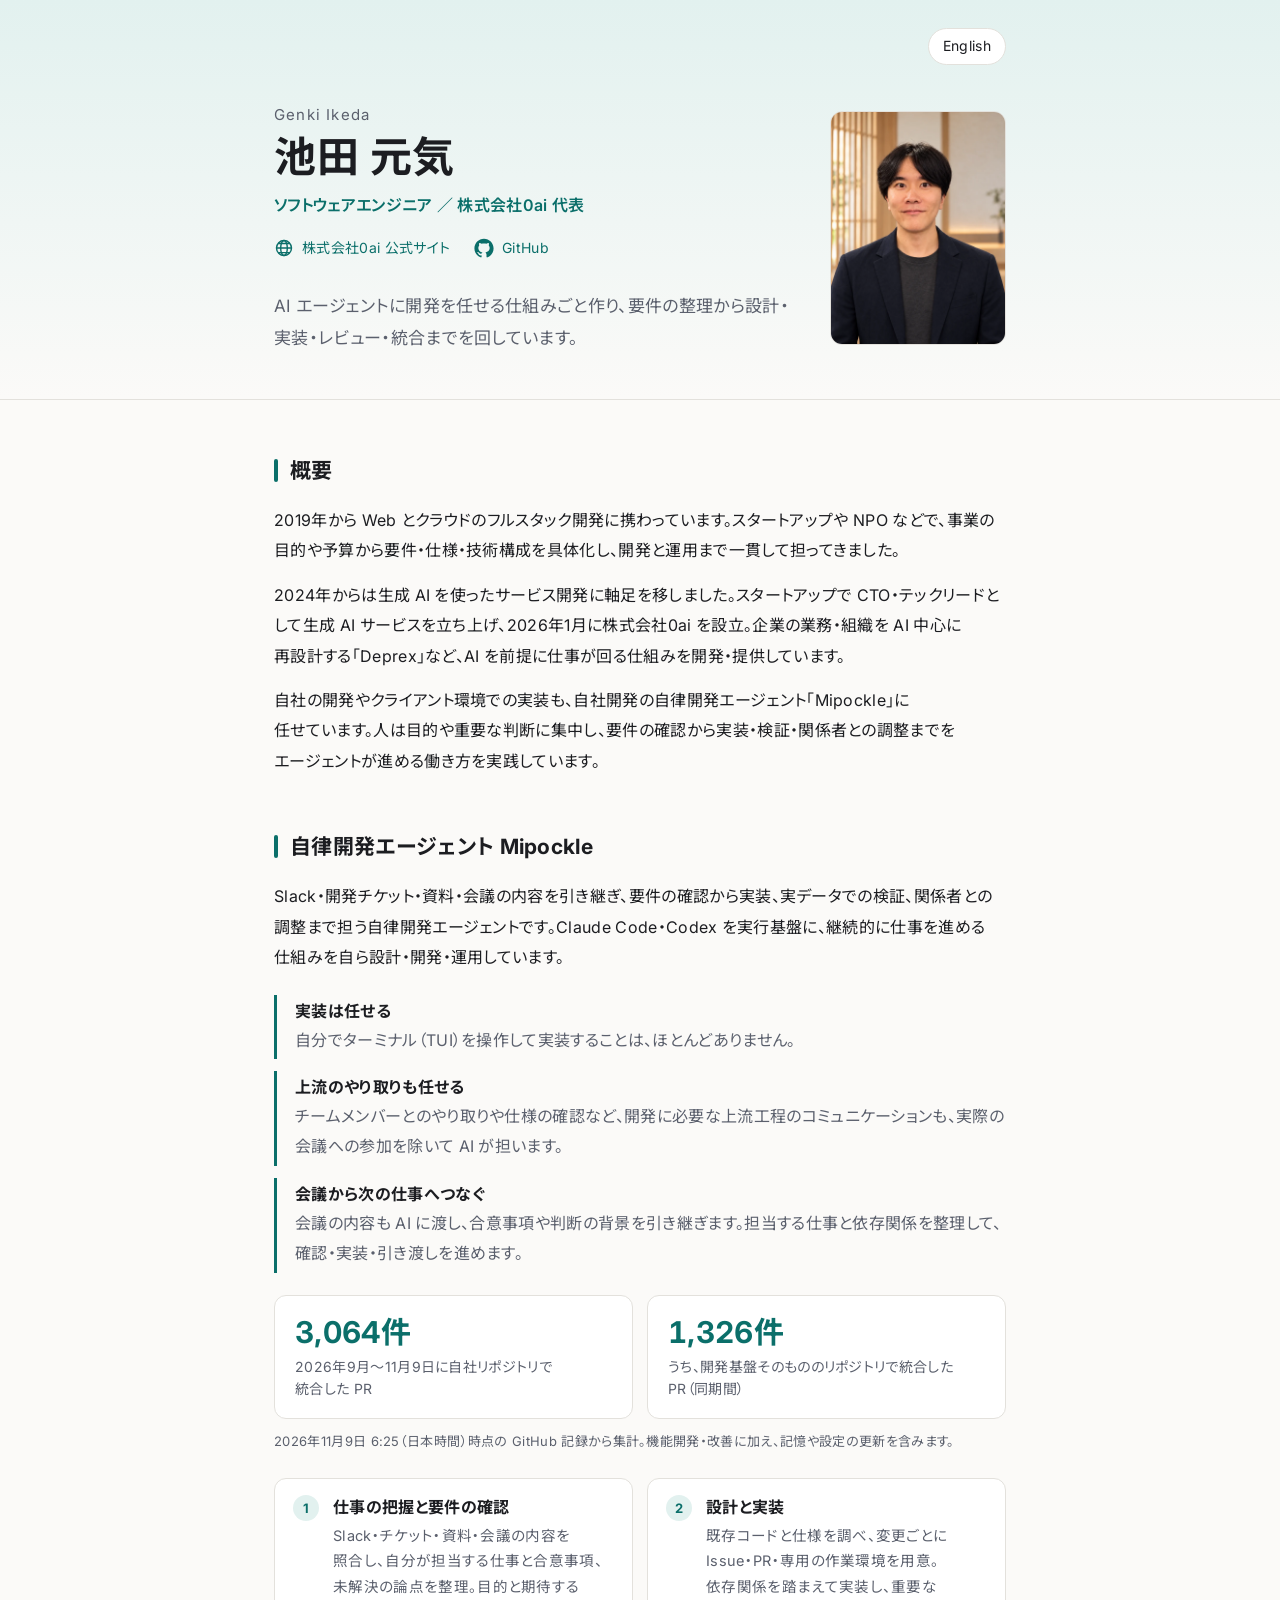
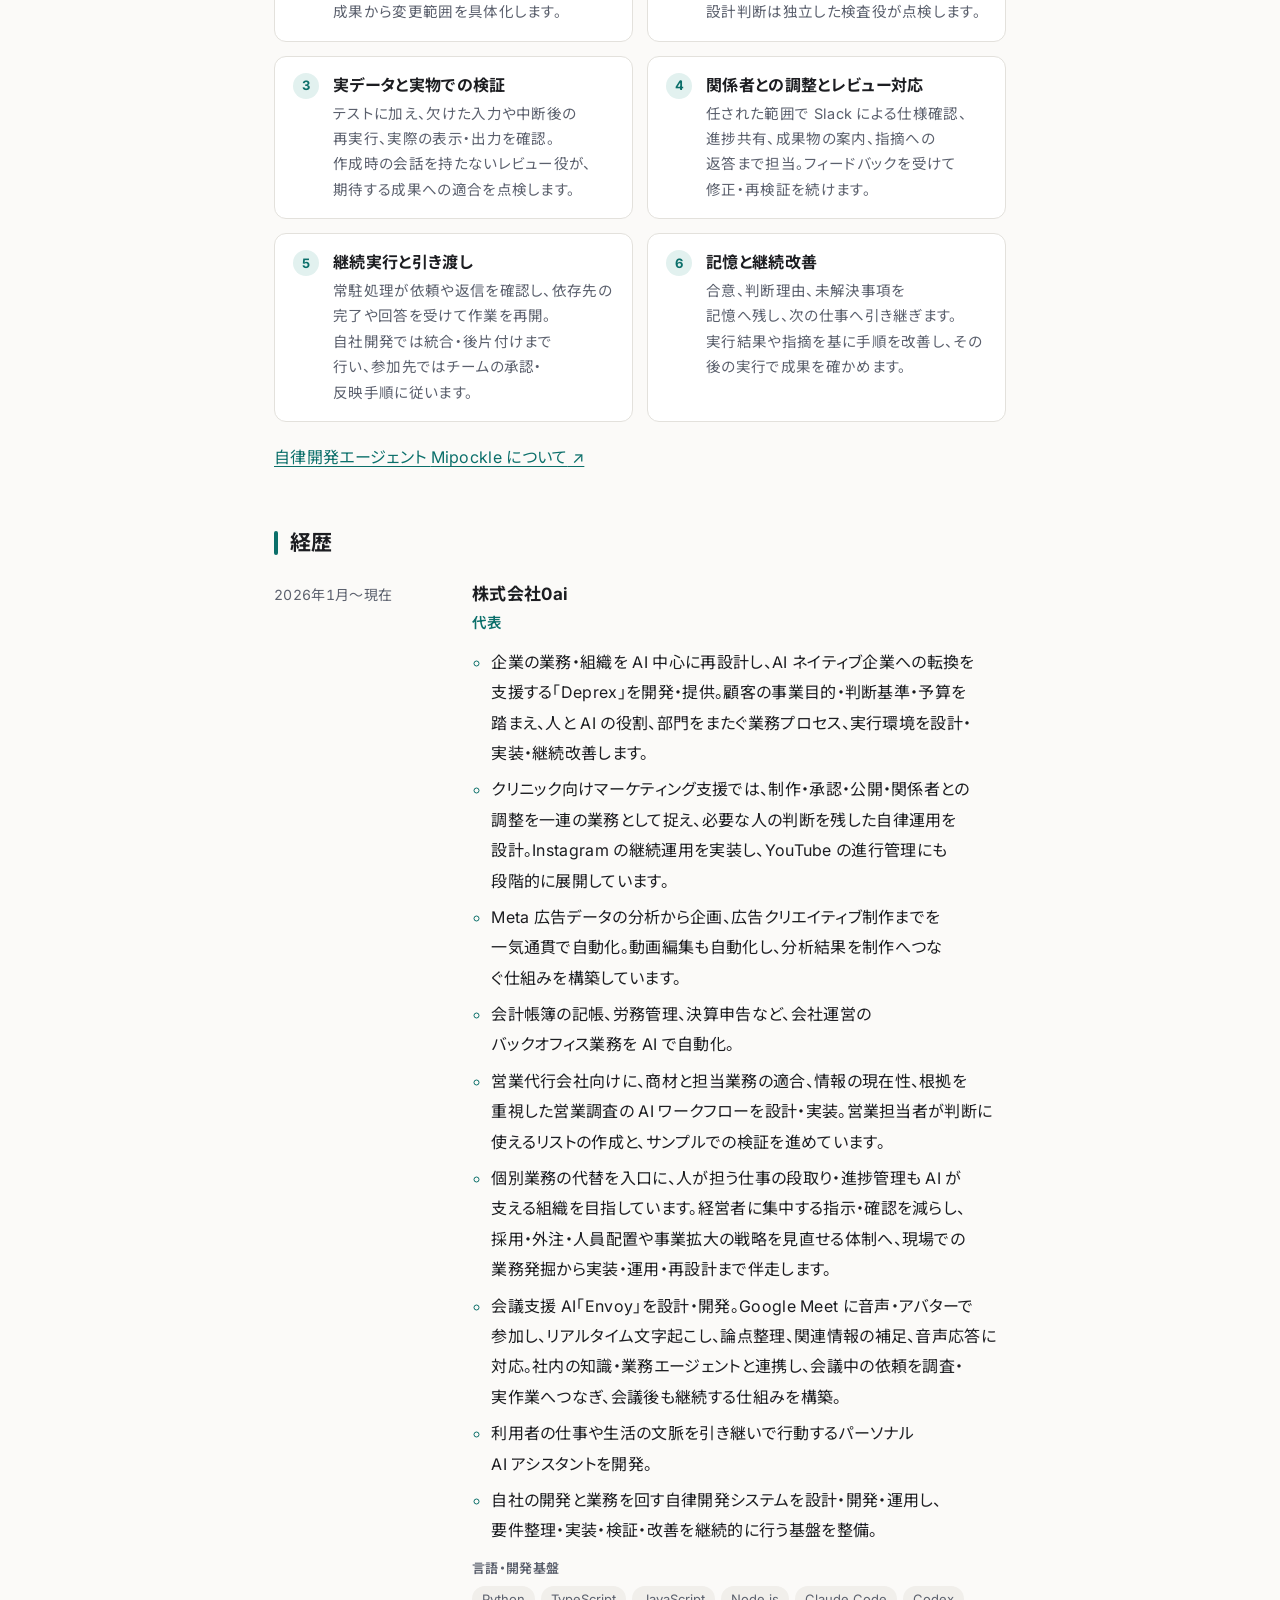
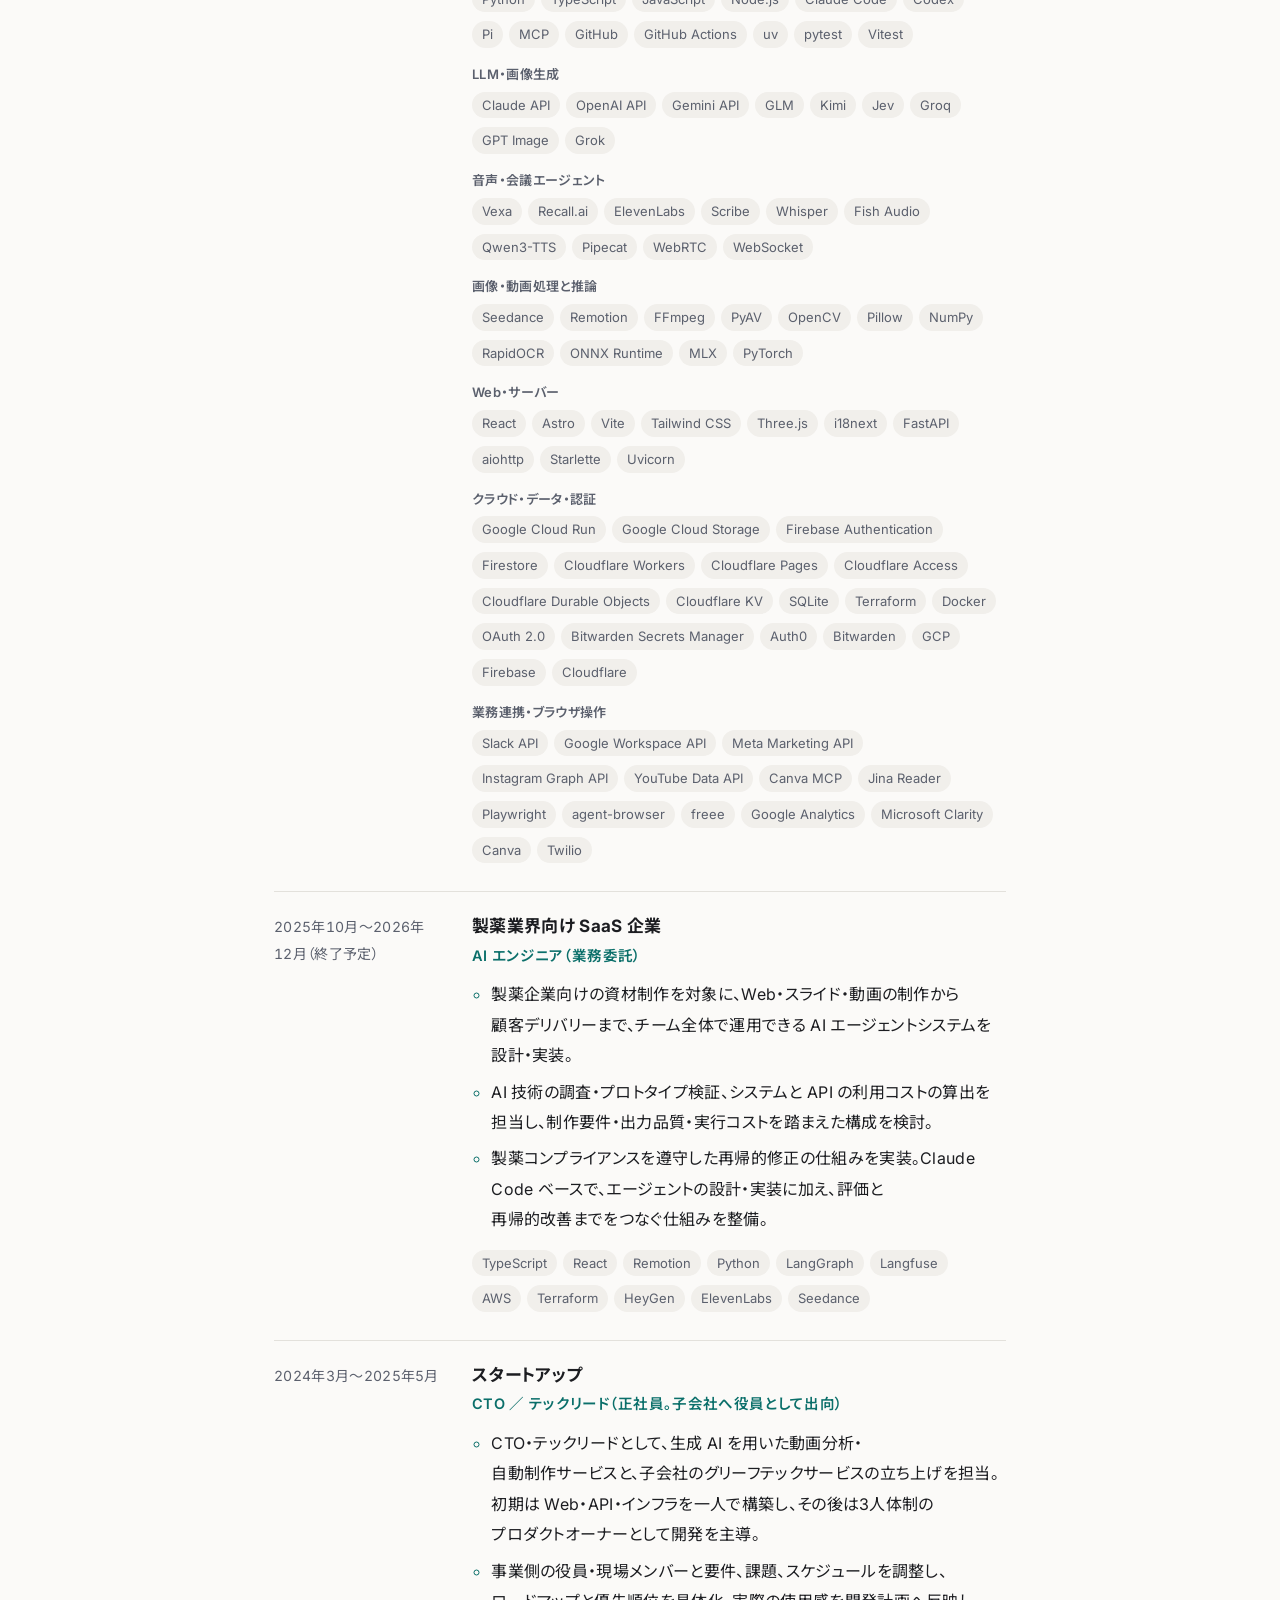
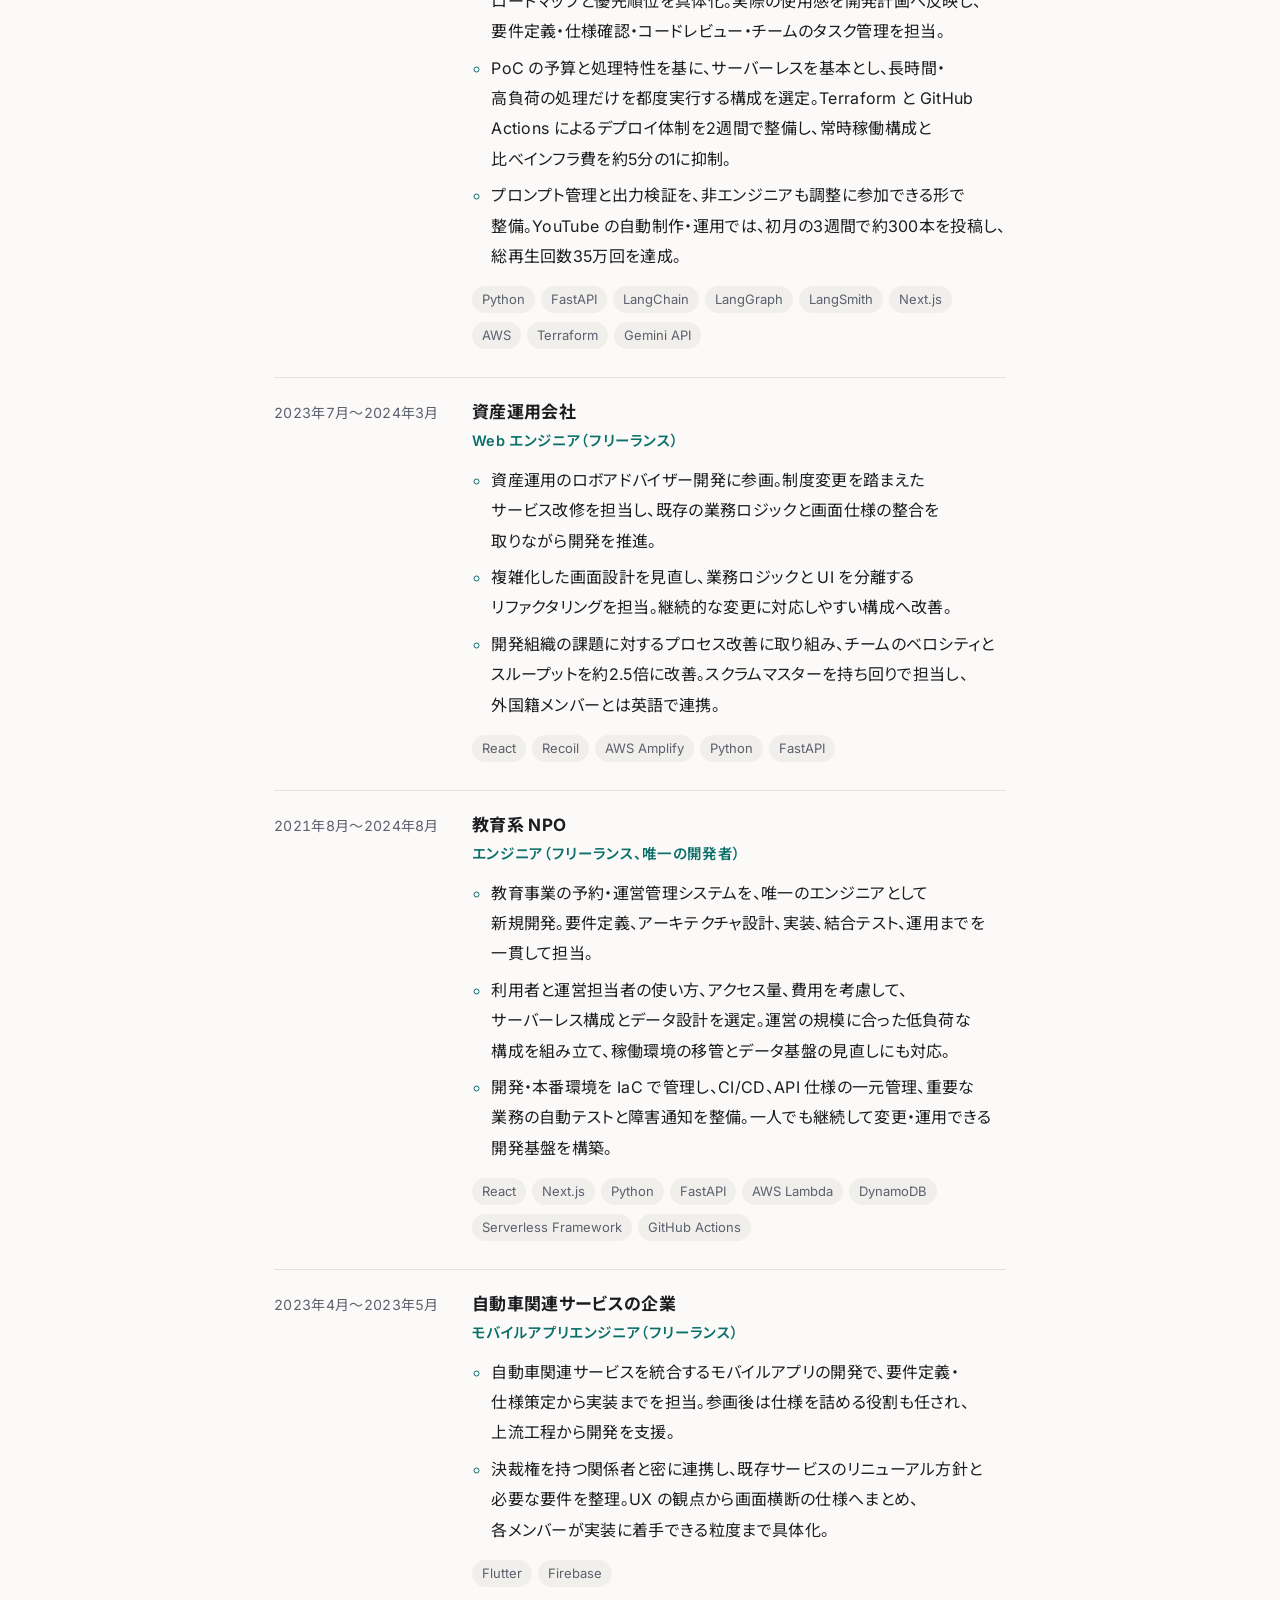
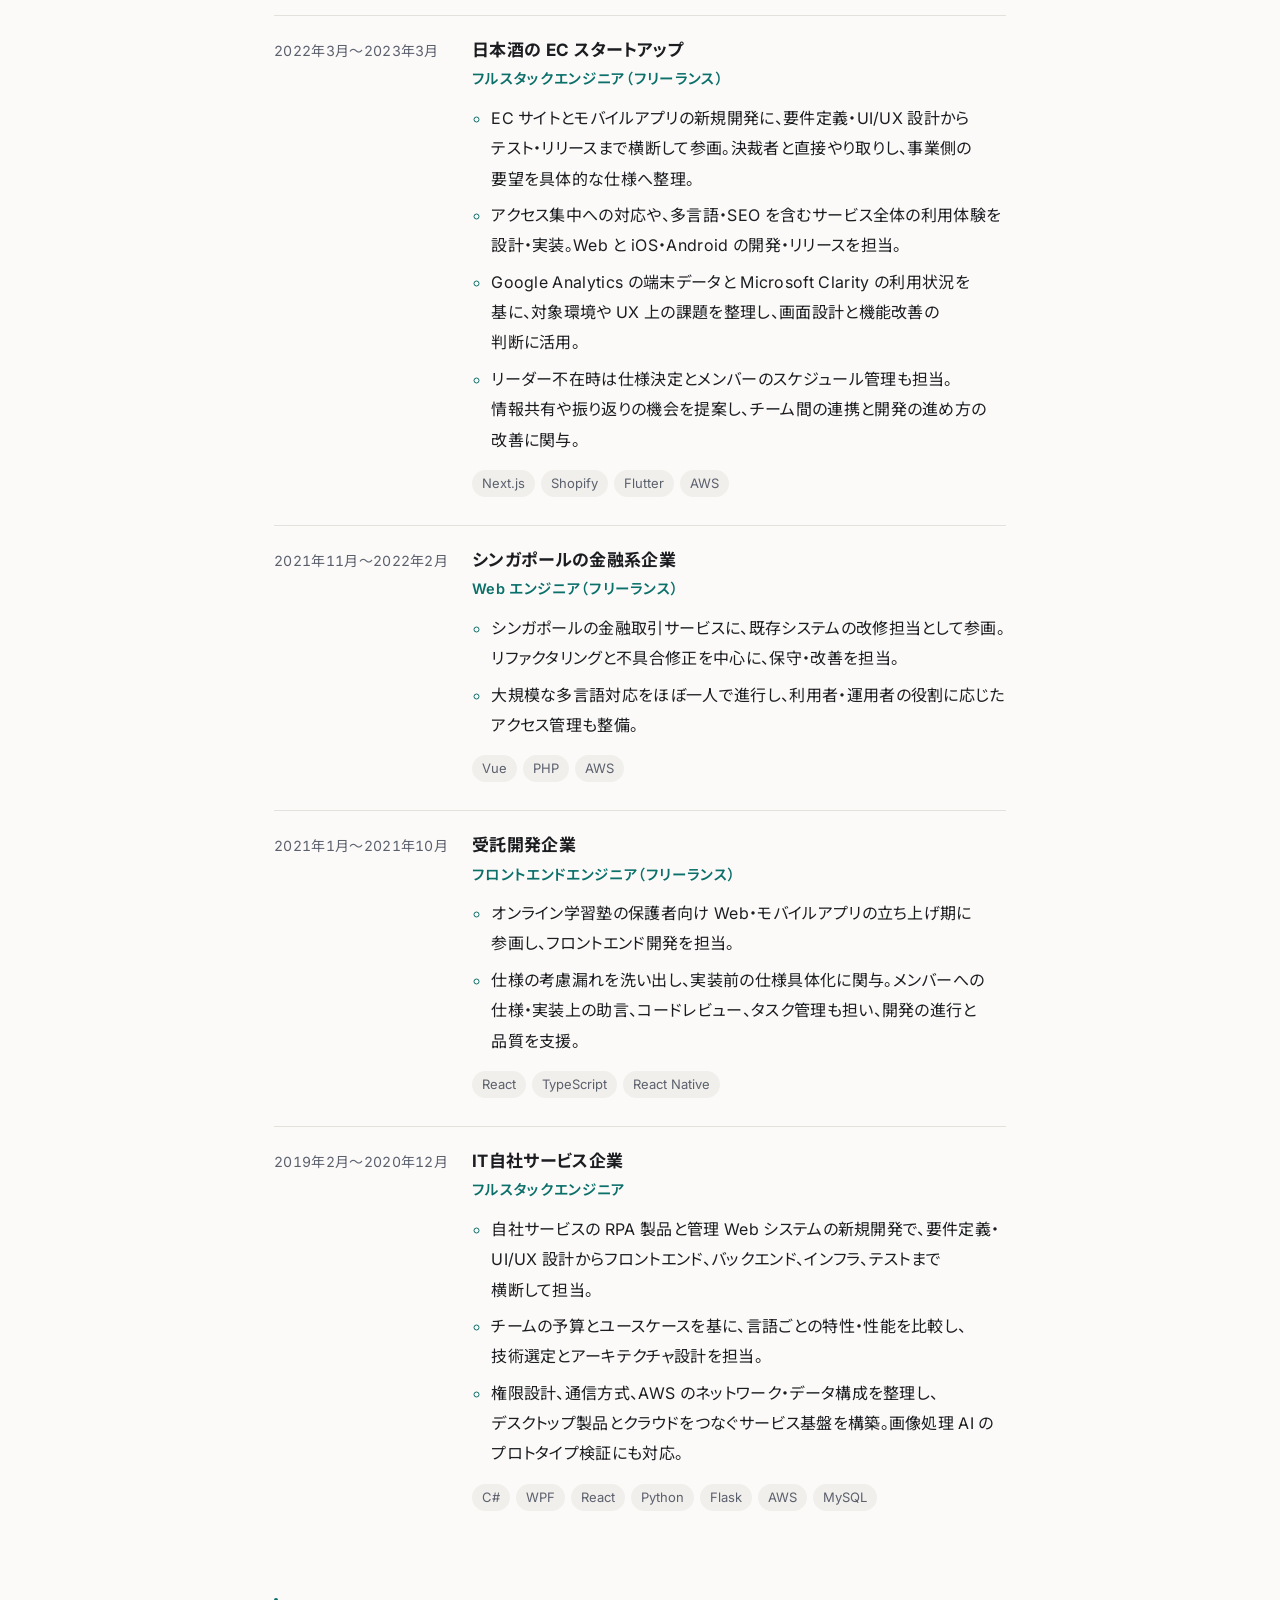
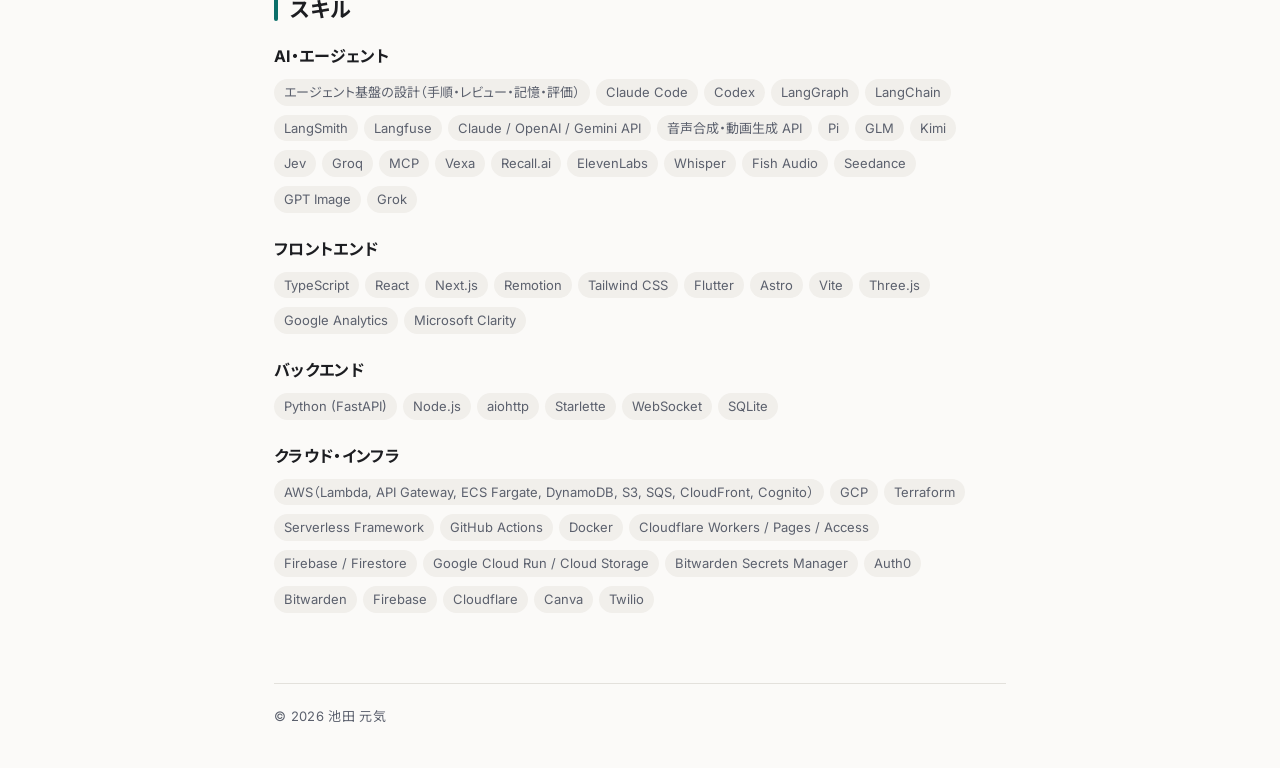
==== commit 2890711e: "プロフィール: Mipockleの表現とEnvoyの説明を更新" ====
--- a/index.html
+++ b/index.html
@@ -3,16 +3,30 @@
   <head>
     <meta charset="utf-8">
     <meta name="viewport" content="width=device-width, initial-scale=1">
-    <title>池田 元気 | ソフトウェアエンジニア</title>
-    <meta name="description" content="自律開発システムで、要件の整理から実装・レビュー・統合までを回すソフトウェアエンジニア。株式会社0ai 代表。">
+    <title>Genki Ikeda | CV</title>
+    <meta name="description" content="池田元気（Genki Ikeda）の職務経歴・実績・技術スタック。株式会社0ai代表。生成AI・自律エージェント、Web・クラウド開発の要件定義・技術選定から実装・運用・組織改善まで。">
     <link rel="canonical" href="https://ig-freetech.github.io/">
     <link rel="alternate" hreflang="ja" href="https://ig-freetech.github.io/">
     <link rel="alternate" hreflang="en" href="https://ig-freetech.github.io/en/">
+    <link rel="alternate" hreflang="x-default" href="https://ig-freetech.github.io/">
+    <link rel="icon" type="image/png" sizes="192x192" href="/favicon.png">
+    <meta name="robots" content="index,follow,max-image-preview:large">
+    <meta name="author" content="Genki Ikeda">
+    <meta name="google-site-verification" content="GbCVneVJDYzVq2bsMPRLI_gwjvgMTDAKjdLR3QIjAEw">
     <meta property="og:type" content="profile">
-    <meta property="og:title" content="池田 元気 | ソフトウェアエンジニア">
-    <meta property="og:description" content="自律開発システムで、要件の整理から実装・レビュー・統合までを回すソフトウェアエンジニア。株式会社0ai 代表。">
+    <meta property="og:site_name" content="Genki Ikeda | CV">
+    <meta property="og:title" content="Genki Ikeda | CV">
+    <meta property="og:description" content="池田元気（Genki Ikeda）の職務経歴・実績・技術スタック。株式会社0ai代表。生成AI・自律エージェント、Web・クラウド開発の要件定義・技術選定から実装・運用・組織改善まで。">
     <meta property="og:url" content="https://ig-freetech.github.io/">
+    <meta property="og:image" content="https://ig-freetech.github.io/assets/genki-ikeda.webp">
+    <meta property="og:image:width" content="720">
+    <meta property="og:image:height" content="960">
+    <meta property="og:image:alt" content="池田 元気">
+    <meta property="og:locale" content="ja_JP">
+    <meta property="og:locale:alternate" content="en_US">
     <meta name="twitter:card" content="summary">
+    <meta name="twitter:image" content="https://ig-freetech.github.io/assets/genki-ikeda.webp">
+    <script type="application/ld+json">{"@context":"https://schema.org","@graph":[{"@type":"WebSite","@id":"https://ig-freetech.github.io/#website","url":"https://ig-freetech.github.io/","name":"Genki Ikeda | CV","alternateName":["Genki Ikeda CV","池田元気の職務経歴"],"inLanguage":["ja","en"]},{"@type":"Person","@id":"https://ig-freetech.github.io/#person","name":"Genki Ikeda","alternateName":["池田 元気","池田元気"],"url":"https://ig-freetech.github.io/","image":"https://ig-freetech.github.io/assets/genki-ikeda.webp","jobTitle":"ソフトウェアエンジニア ／ 株式会社0ai 代表","worksFor":{"@type":"Organization","name":"株式会社0ai","url":"https://0ai-inc.com/"},"sameAs":["https://github.com/ig-freetech"]},{"@type":"ProfilePage","@id":"https://ig-freetech.github.io/#profile","url":"https://ig-freetech.github.io/","name":"Genki Ikeda | CV","description":"池田元気（Genki Ikeda）の職務経歴・実績・技術スタック。株式会社0ai代表。生成AI・自律エージェント、Web・クラウド開発の要件定義・技術選定から実装・運用・組織改善まで。","inLanguage":"ja","mainEntity":{"@id":"https://ig-freetech.github.io/#person"},"isPartOf":{"@id":"https://ig-freetech.github.io/#website"}}]}</script>
     <link rel="preconnect" href="https://fonts.googleapis.com">
     <link rel="preconnect" href="https://fonts.gstatic.com" crossorigin>
     <link rel="stylesheet" href="https://fonts.googleapis.com/css2?family=Inter:wght@400;600;700&family=Noto+Sans+JP:wght@400;500;700&display=swap">
@@ -39,7 +53,7 @@
         <h2 id="about">概要</h2>
         <p>2019年から <span class="nowrap">Web と</span>クラウドのフルスタック開発に携わっています。スタートアップや <span class="nowrap">NPO などで</span>、事業の目的や予算から要件・仕様・技術構成を具体化し、開発と運用まで一貫して担ってきました。</p>
         <p>2024年からは生成 <span class="nowrap">AI を</span>使ったサービス開発に軸足を移しました。スタートアップで CTO・テックリードとして生成 <span class="nowrap">AI サービス</span>を立ち上げ、<span class="nowrap">2026年1月</span>に株式会社<span class="nowrap">0ai を</span>設立。企業の業務・組織を AI 中心に再設計する「Deprex」など、<span class="nowrap">AI を</span>前提に仕事が回る仕組みを開発・提供しています。</p>
-        <p>自分の開発も、自社開発の自律開発エージェント「Mipockle」に任せています。人は目的や重要な判断に集中し、要件の確認から実装・検証・関係者との調整までをエージェントが進める働き方を実践しています。</p>
+        <p>自社の開発やクライアント環境での実装も、自社開発の自律開発エージェント「Mipockle」に任せています。人は目的や重要な判断に集中し、要件の確認から実装・検証・関係者との調整までをエージェントが進める働き方を実践しています。</p>
       </section>
       <section aria-labelledby="system">
         <h2 id="system">自律開発エージェント Mipockle</h2>
@@ -95,7 +109,7 @@
             <p>合意、判断理由、未解決事項を記憶へ残し、次の仕事へ引き継ぎます。実行結果や指摘を基に手順を改善し、その後の実行で成果を確かめます。</p>
           </li>
         </ol>
-        <p class="more"><a href="https://0ai-inc.com/mipockle/">自律開発エージェント <span class="nowrap">Mipockle の</span>紹介</a></p>
+        <p class="more"><a href="https://0ai-inc.com/mipockle/">自律開発エージェント <span class="nowrap">Mipockle について</span></a></p>
       </section>
       <section aria-labelledby="experience">
         <h2 id="experience">経歴</h2>
@@ -105,7 +119,7 @@
           <div class="job-body">
             <h3 class="job-org">株式会社0ai</h3>
             <p class="job-position">代表</p>
-            <ul class="job-points"><li>企業の業務・組織を AI 中心に再設計し、AI ネイティブ企業への転換を支援する「Deprex」を開発・提供。顧客の事業目的・判断基準・予算を踏まえ、人と <span class="nowrap">AI の</span>役割、部門をまたぐ業務プロセス、実行環境を設計・実装・継続改善します。</li><li>クリニック向けマーケティング支援では、制作・承認・公開・関係者との調整を一連の業務として捉え、必要な人の判断を残した自律運用を設計。<span class="nowrap">Instagram の</span>継続運用を実装し、<span class="nowrap">YouTube の</span>進行管理にも段階的に展開しています。</li><li>Meta 広告データの分析から企画、広告クリエイティブ制作までを一気通貫で自動化。動画編集も自動化し、分析結果を制作へつなぐ仕組みを構築しています。</li><li>会計帳簿の記帳、労務管理、決算申告など、会社運営のバックオフィス業務を <span class="nowrap">AI で</span>自動化。</li><li>営業代行会社向けに、商材と担当業務の適合、情報の現在性、根拠を重視した営業調査の AI ワークフローを設計・実装。営業担当者が判断に使えるリストの作成と、サンプルでの検証を進めています。</li><li>個別業務の代替を入口に、人が担う仕事の段取り・進捗管理も <span class="nowrap">AI が</span>支える組織を目指しています。経営者に集中する指示・確認を減らし、採用・外注・人員配置や事業拡大の戦略を見直せる体制へ、現場での業務発掘から実装・運用・再設計まで伴走します。</li><li>会議エージェントやパーソナル <span class="nowrap">AI アシスタント</span>など、利用者の仕事や生活の文脈を引き継いで行動する AI プロダクトを開発。</li><li>自社の開発と業務を回す自律開発システムを設計・開発・運用し、要件整理・実装・検証・改善を継続的に行う基盤を整備。</li></ul>
+            <ul class="job-points"><li>企業の業務・組織を AI 中心に再設計し、AI ネイティブ企業への転換を支援する「Deprex」を開発・提供。顧客の事業目的・判断基準・予算を踏まえ、人と <span class="nowrap">AI の</span>役割、部門をまたぐ業務プロセス、実行環境を設計・実装・継続改善します。</li><li>クリニック向けマーケティング支援では、制作・承認・公開・関係者との調整を一連の業務として捉え、必要な人の判断を残した自律運用を設計。<span class="nowrap">Instagram の</span>継続運用を実装し、<span class="nowrap">YouTube の</span>進行管理にも段階的に展開しています。</li><li>Meta 広告データの分析から企画、広告クリエイティブ制作までを一気通貫で自動化。動画編集も自動化し、分析結果を制作へつなぐ仕組みを構築しています。</li><li>会計帳簿の記帳、労務管理、決算申告など、会社運営のバックオフィス業務を <span class="nowrap">AI で</span>自動化。</li><li>営業代行会社向けに、商材と担当業務の適合、情報の現在性、根拠を重視した営業調査の AI ワークフローを設計・実装。営業担当者が判断に使えるリストの作成と、サンプルでの検証を進めています。</li><li>個別業務の代替を入口に、人が担う仕事の段取り・進捗管理も <span class="nowrap">AI が</span>支える組織を目指しています。経営者に集中する指示・確認を減らし、採用・外注・人員配置や事業拡大の戦略を見直せる体制へ、現場での業務発掘から実装・運用・再設計まで伴走します。</li><li>会議支援 AI「Envoy」を設計・開発。Google <span class="nowrap">Meet に</span>音声・アバターで参加し、リアルタイム文字起こし、論点整理、関連情報の補足、音声応答に対応。社内の知識・業務エージェントと連携し、会議中の依頼を調査・実作業へつなぎ、会議後も継続する仕組みを構築。</li><li>利用者の仕事や生活の文脈を引き継いで行動するパーソナル <span class="nowrap">AI アシスタント</span>を開発。</li><li>自社の開発と業務を回す自律開発システムを設計・開発・運用し、要件整理・実装・検証・改善を継続的に行う基盤を整備。</li></ul>
             <div class="job-tech" aria-label="技術">
               <div class="job-tech-group">
                 <h4 class="job-tech-heading">言語・開発基盤</h4>
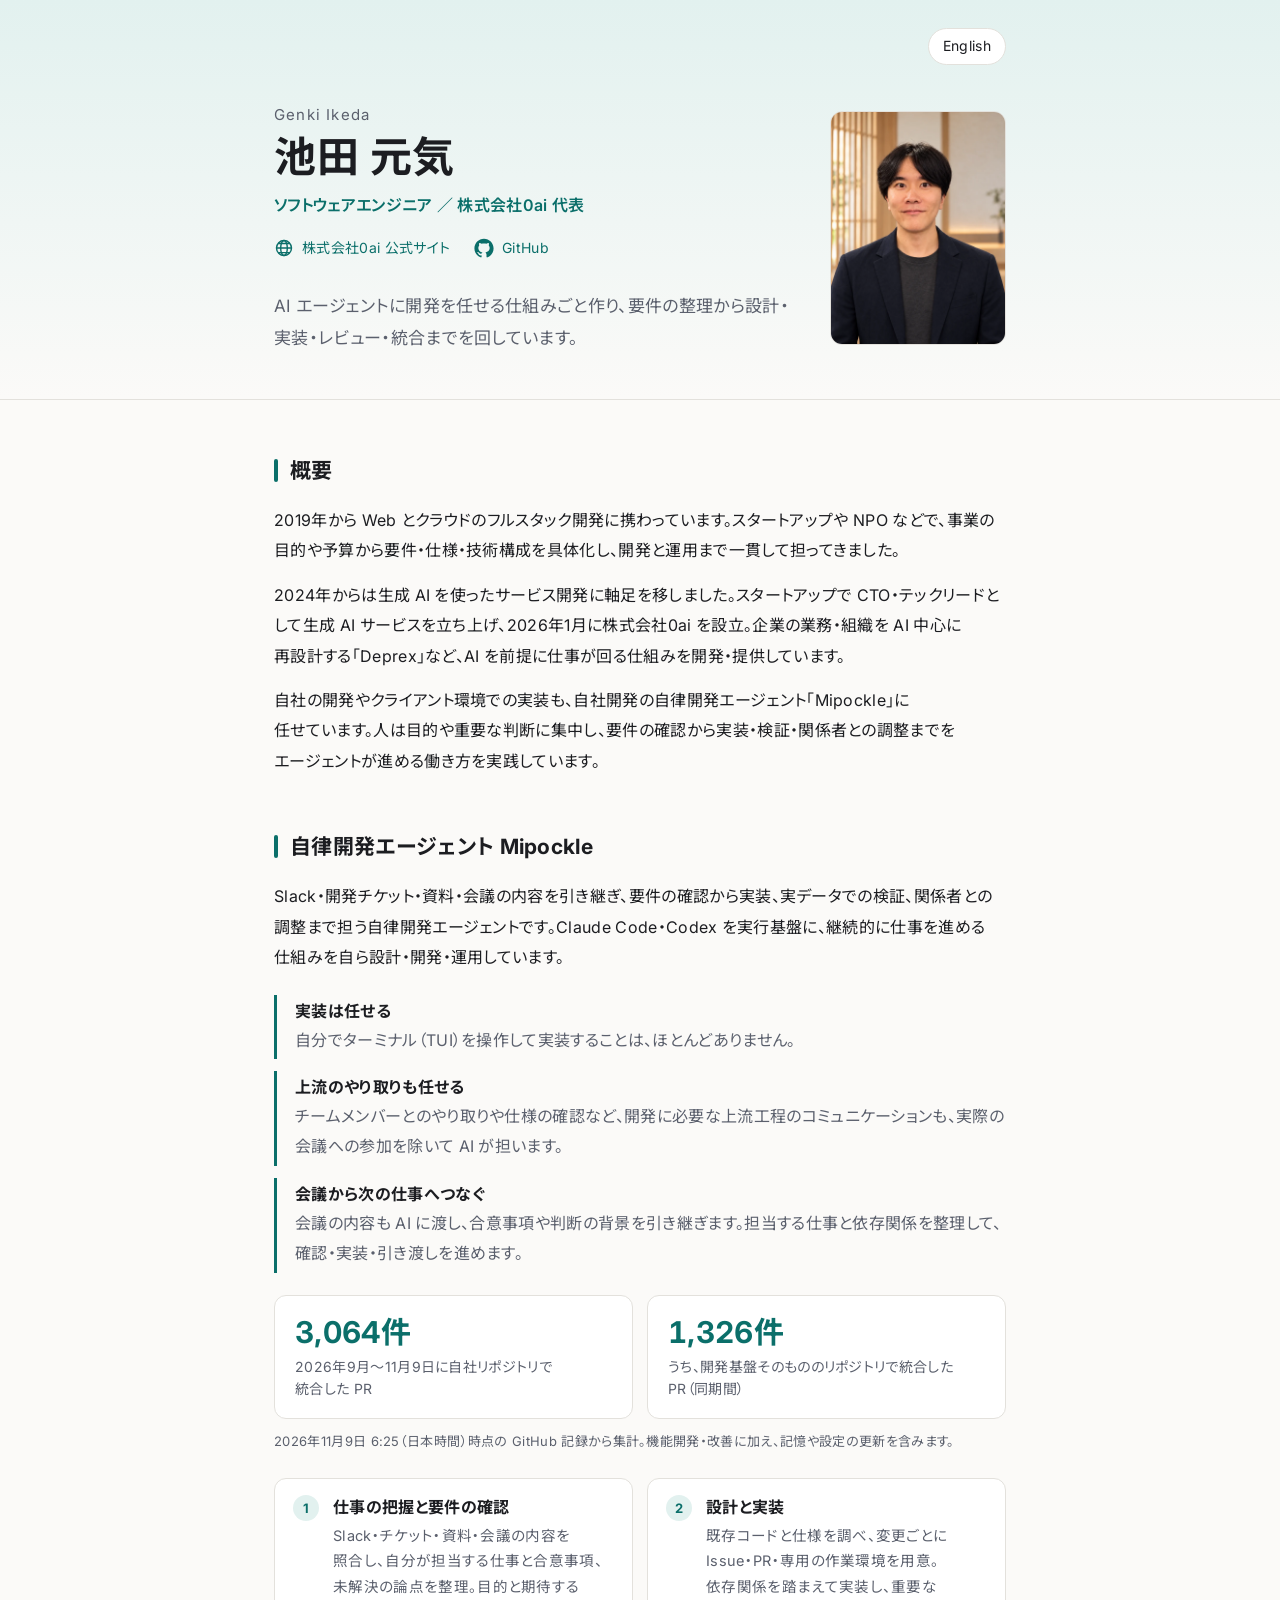
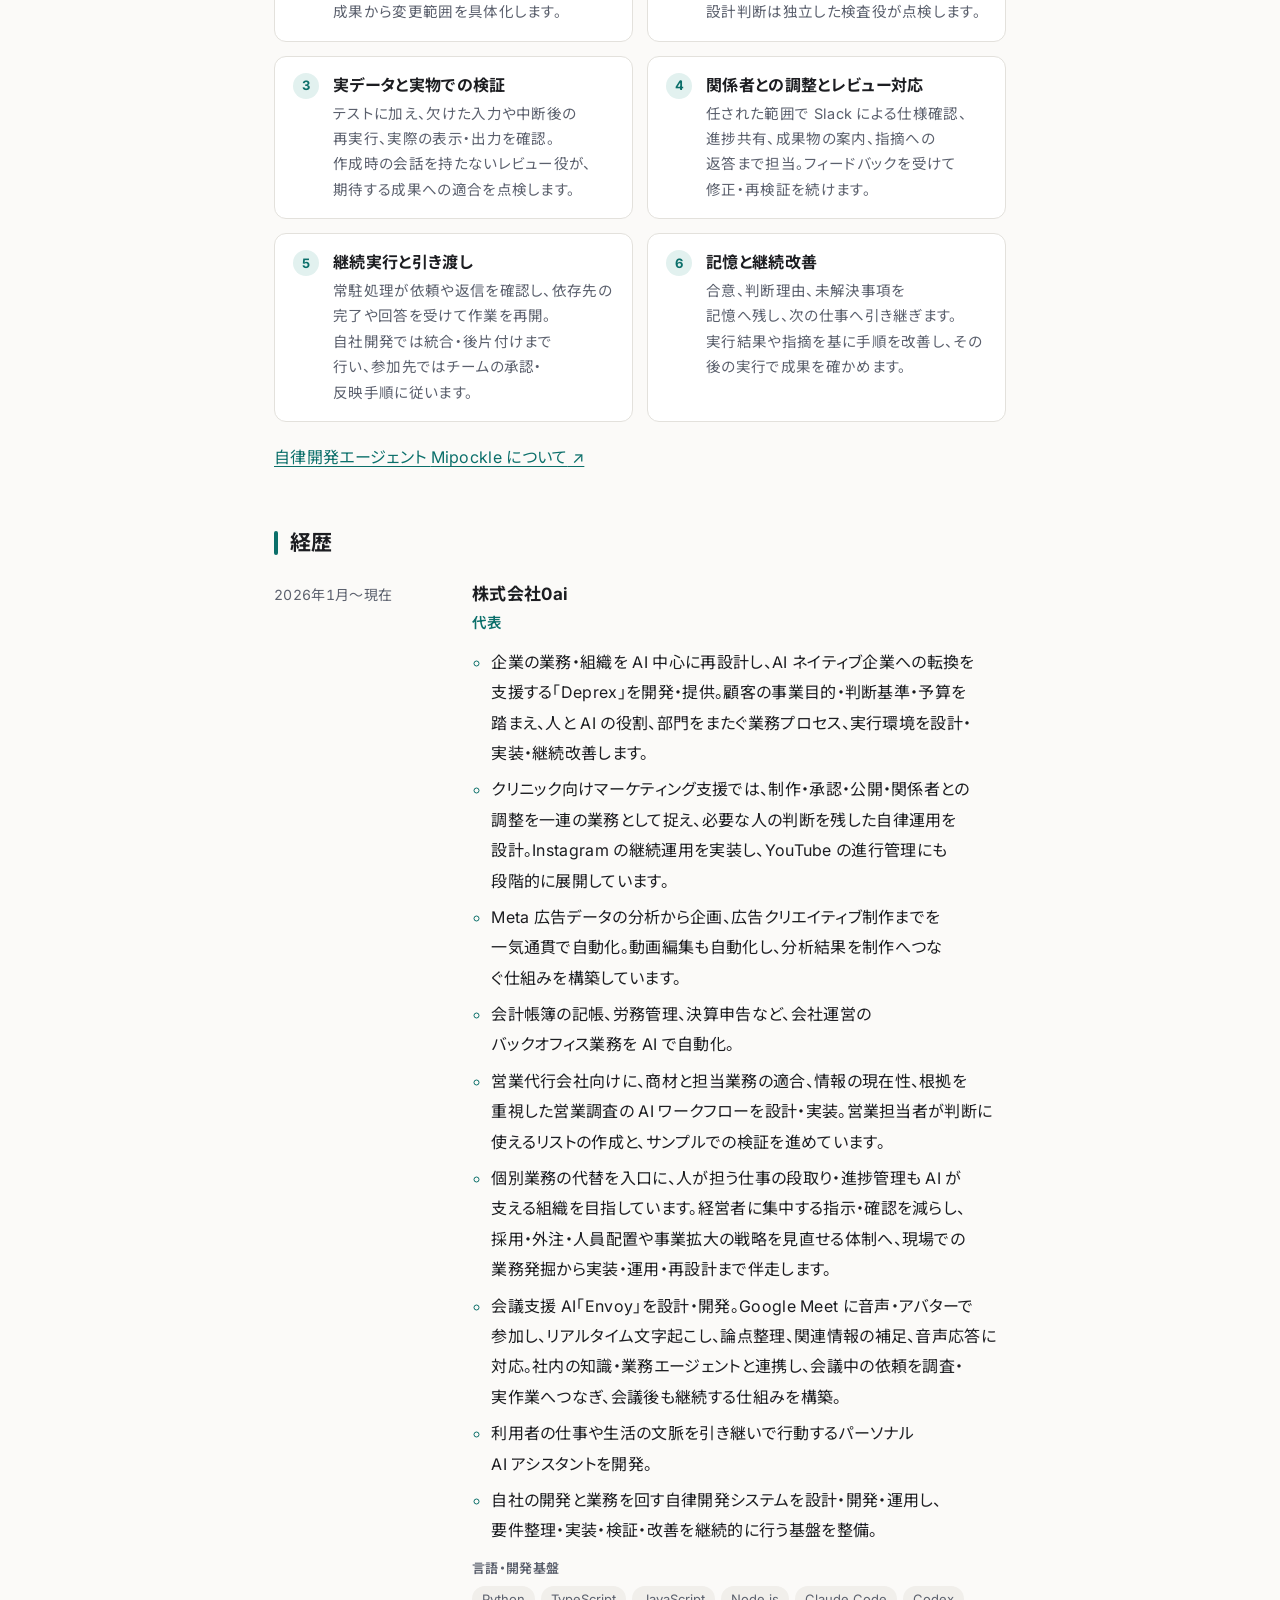
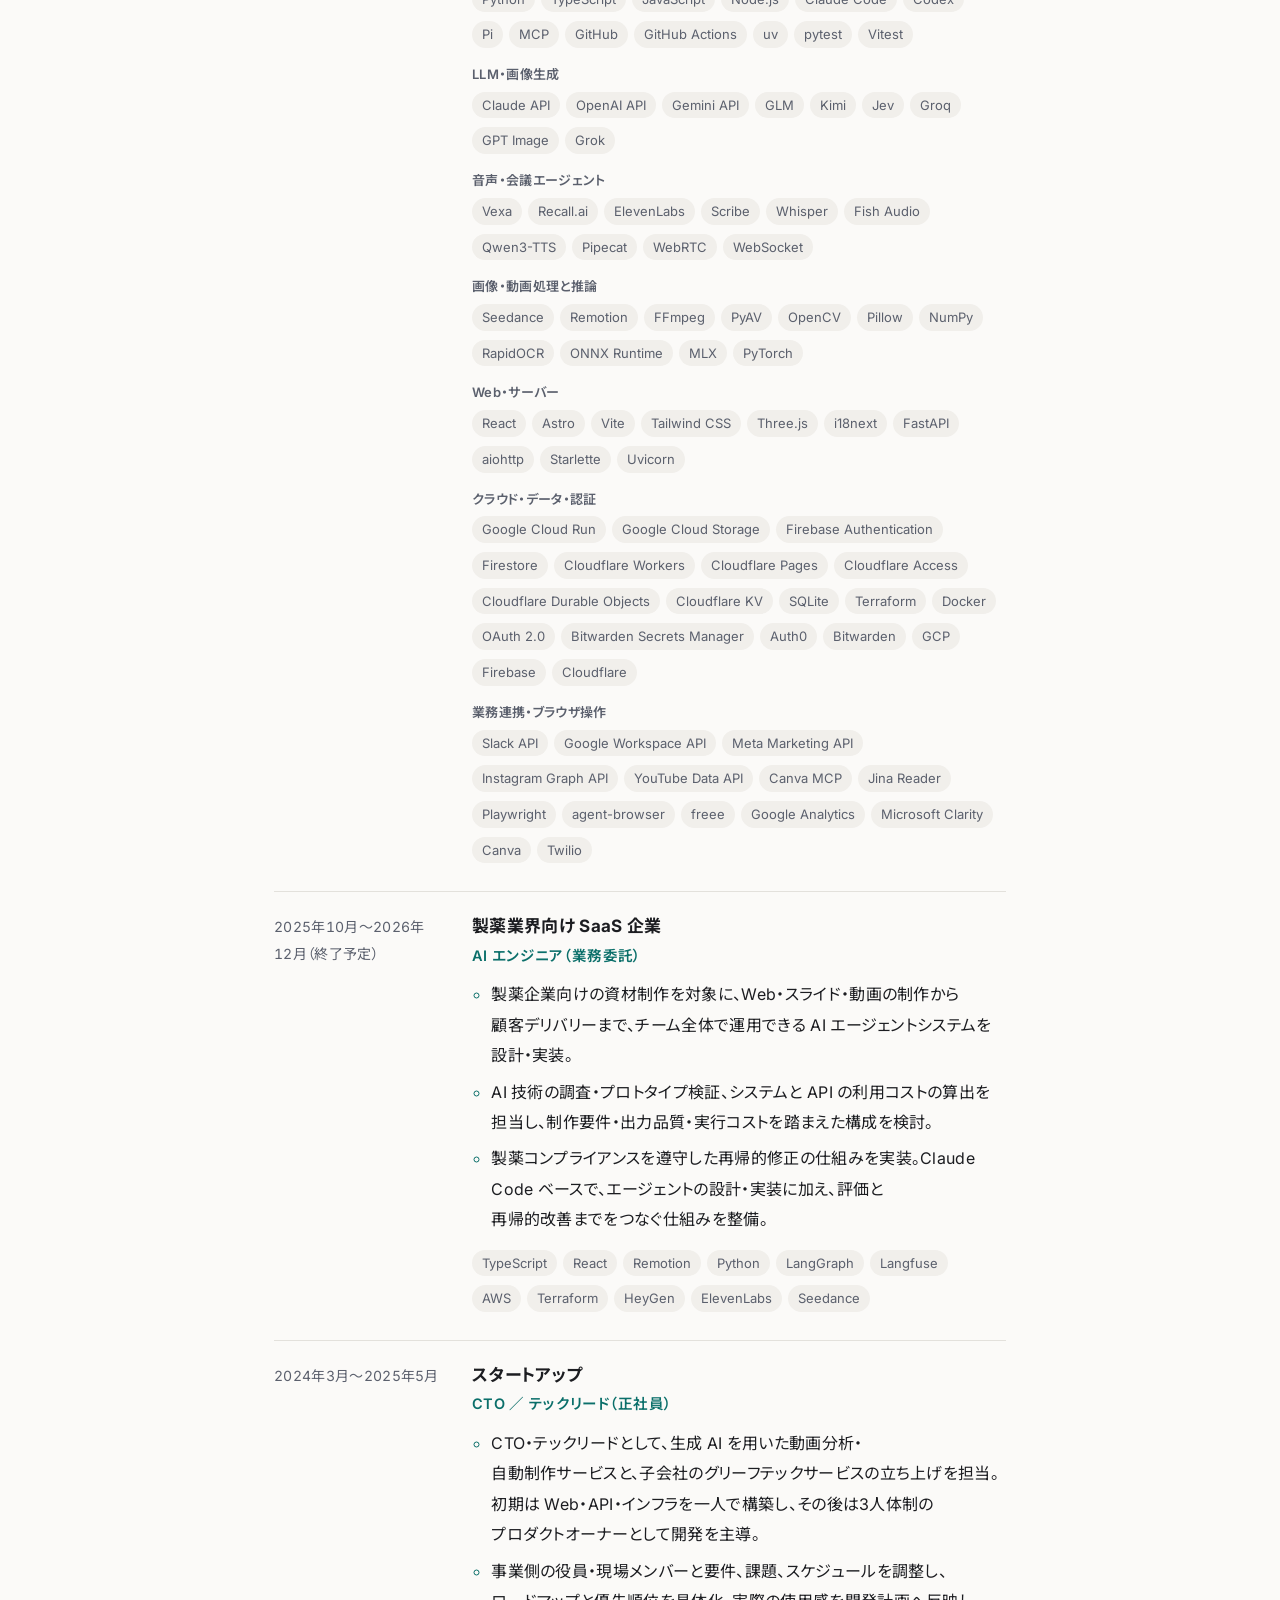
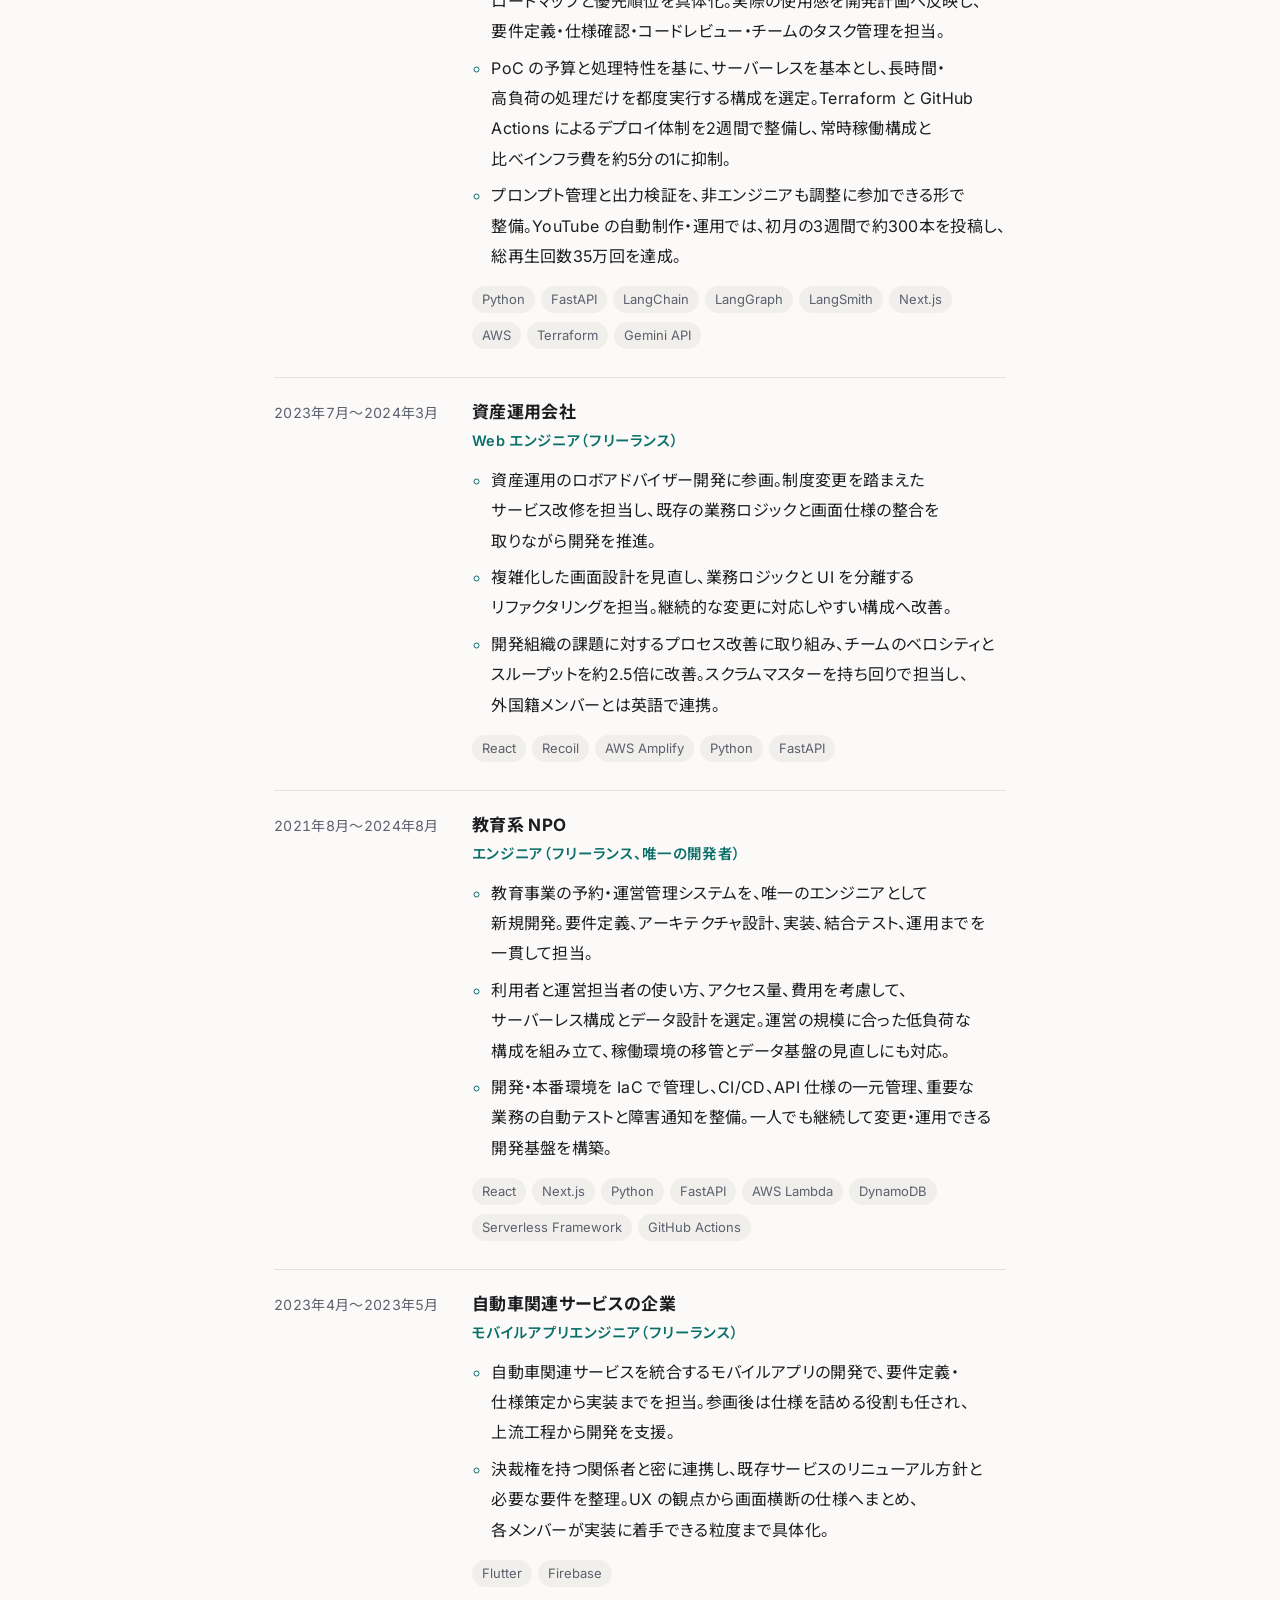
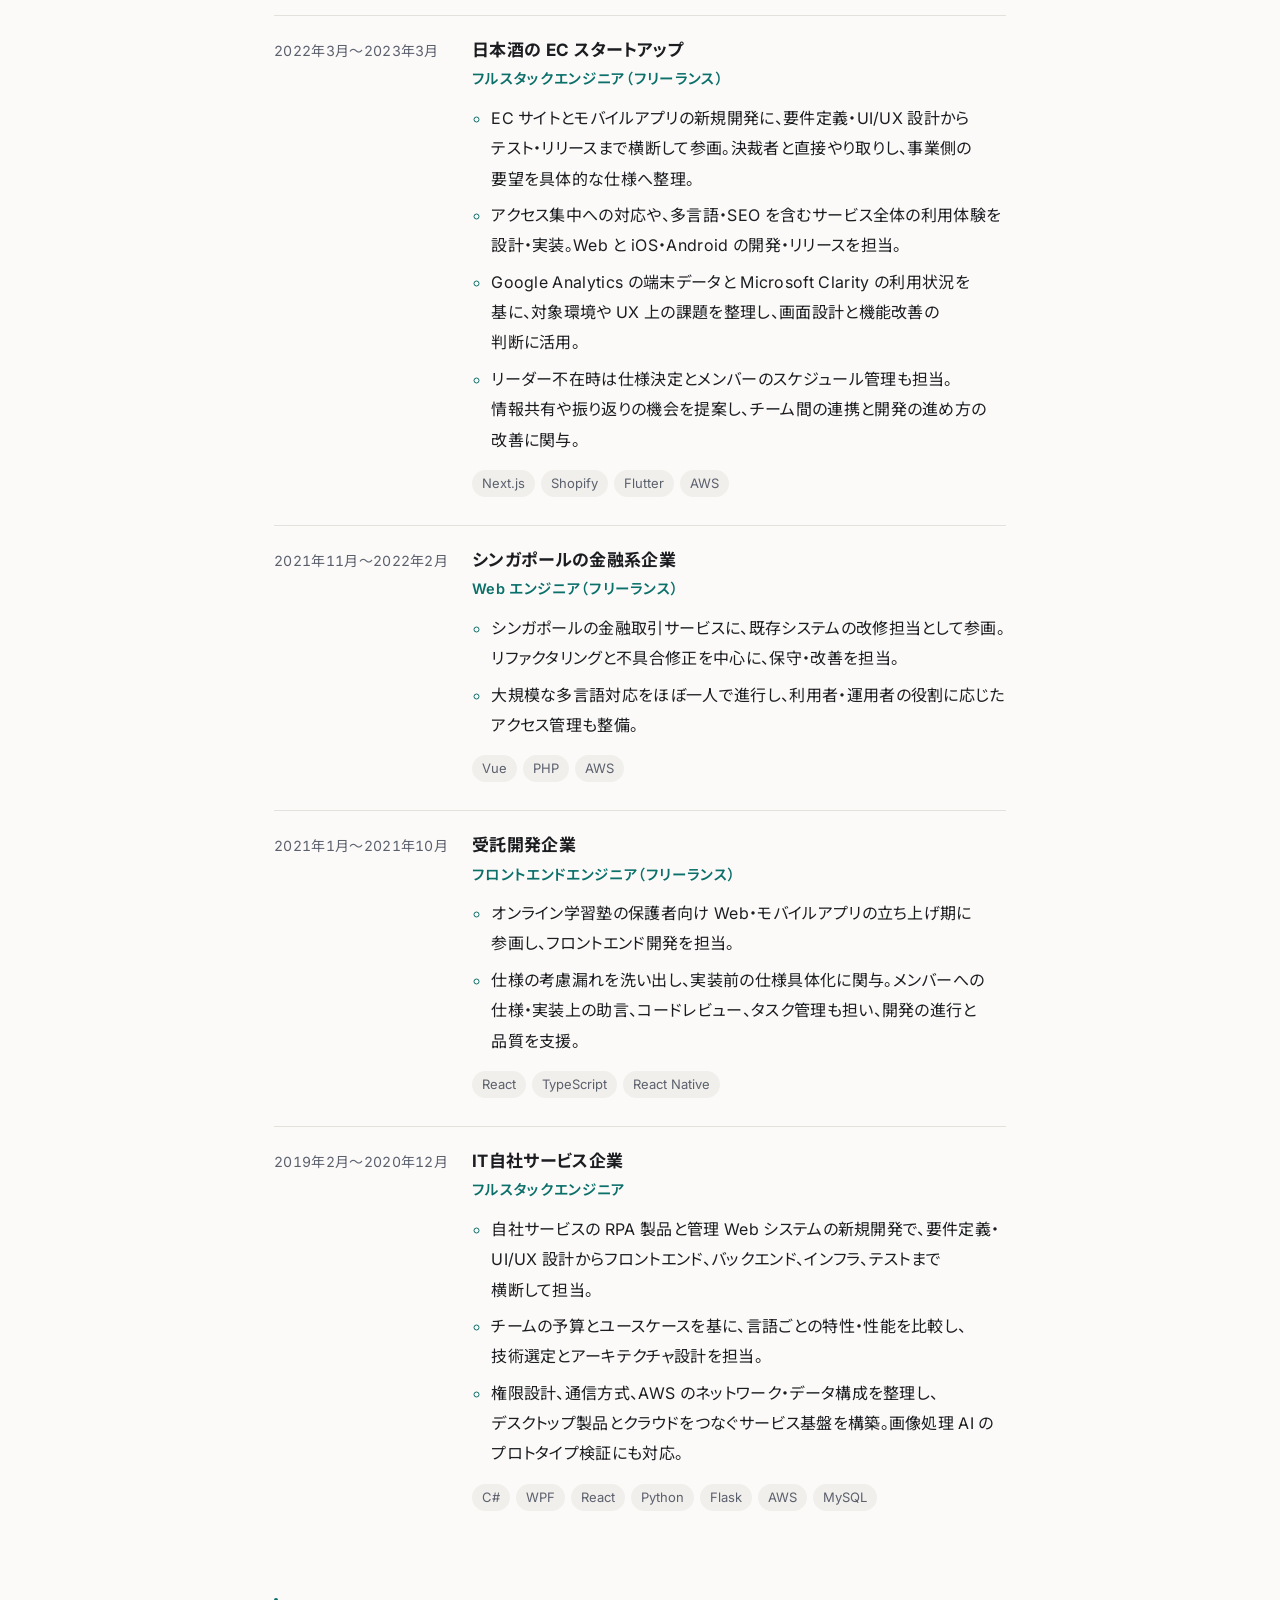
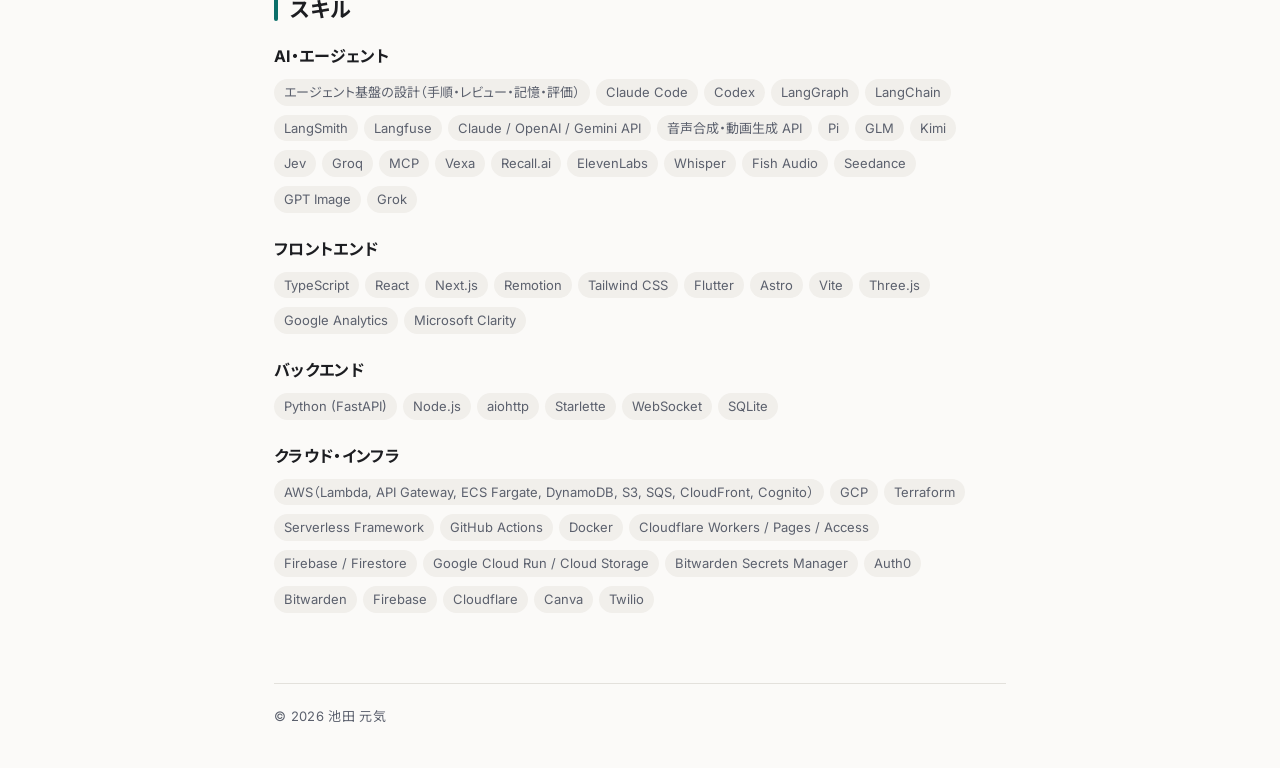
==== commit 276b4cd9: "プロフィール: Grillの職位表記から子会社への出向を削除 Co-Authored-By: Claude Opus 5.5 <noreply@anthropic.com>" ====
--- a/index.html
+++ b/index.html
@@ -164,7 +164,7 @@
           <p class="job-period">2024年3月〜2025年5月</p>
           <div class="job-body">
             <h3 class="job-org">スタートアップ</h3>
-            <p class="job-position">CTO ／ テックリード（正社員。子会社へ役員として出向）</p>
+            <p class="job-position">CTO ／ テックリード（正社員）</p>
             <ul class="job-points"><li>CTO・テックリードとして、生成 <span class="nowrap">AI を</span>用いた動画分析・自動制作サービスと、子会社のグリーフテックサービスの立ち上げを担当。初期は Web・API・インフラを一人で構築し、その後は3人体制のプロダクトオーナーとして開発を主導。</li><li>事業側の役員・現場メンバーと要件、課題、スケジュールを調整し、ロードマップと優先順位を具体化。実際の使用感を開発計画へ反映し、要件定義・仕様確認・コードレビュー・チームのタスク管理を担当。</li><li><span class="nowrap">PoC の</span>予算と処理特性を基に、サーバーレスを基本とし、長時間・高負荷の処理だけを都度実行する構成を選定。<span class="nowrap">Terraform と</span> GitHub <span class="nowrap">Actions による</span>デプロイ体制を<span class="nowrap">2週間</span>で整備し、常時稼働構成と比べインフラ費を<span class="nowrap">約5分の1</span>に抑制。</li><li>プロンプト管理と出力検証を、非エンジニアも調整に参加できる形で整備。<span class="nowrap">YouTube の</span>自動制作・運用では、初月の<span class="nowrap">3週間</span>で<span class="nowrap">約300本</span>を投稿し、総再生回数<span class="nowrap">35万回</span>を達成。</li></ul>
             <div class="job-tech" aria-label="技術"><p><span class="tag">Python</span><span class="tag">FastAPI</span><span class="tag">LangChain</span><span class="tag">LangGraph</span><span class="tag">LangSmith</span><span class="tag">Next.js</span><span class="tag">AWS</span><span class="tag">Terraform</span><span class="tag">Gemini API</span></p></div>
           </div>
